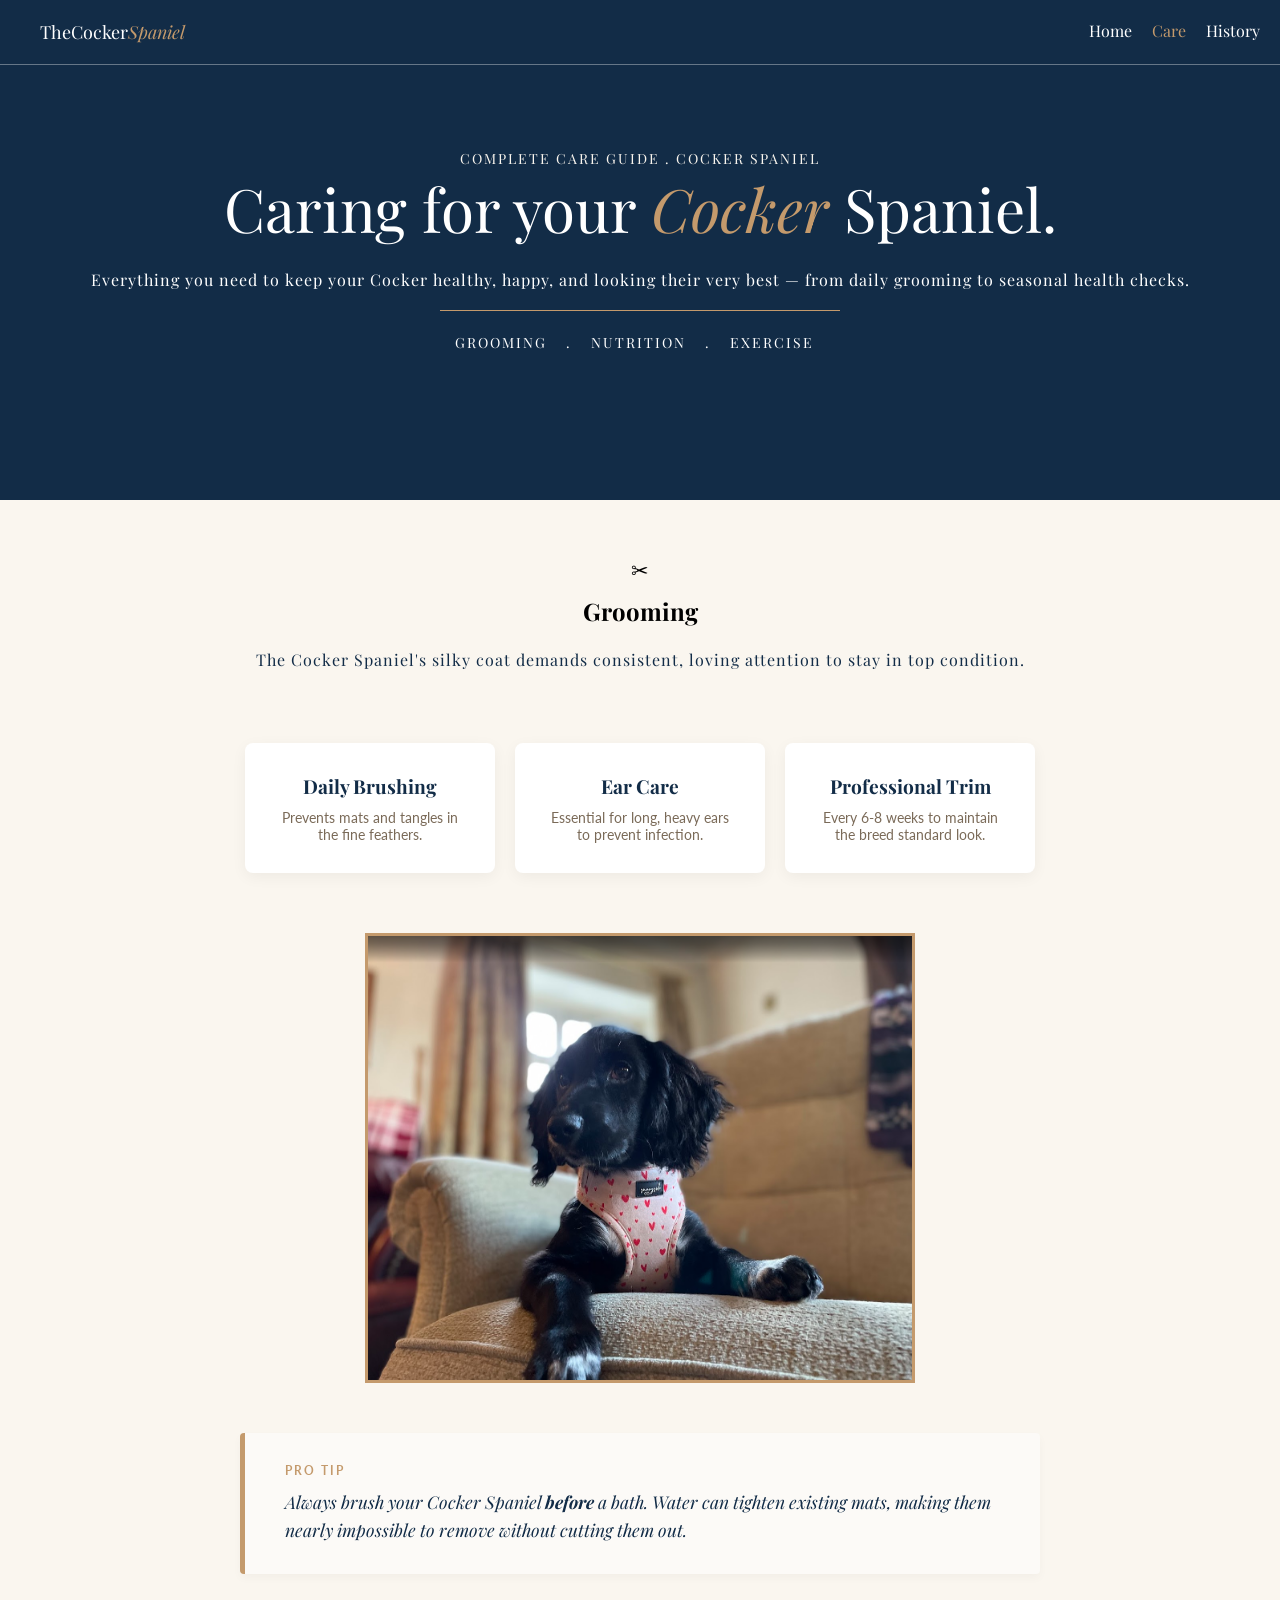
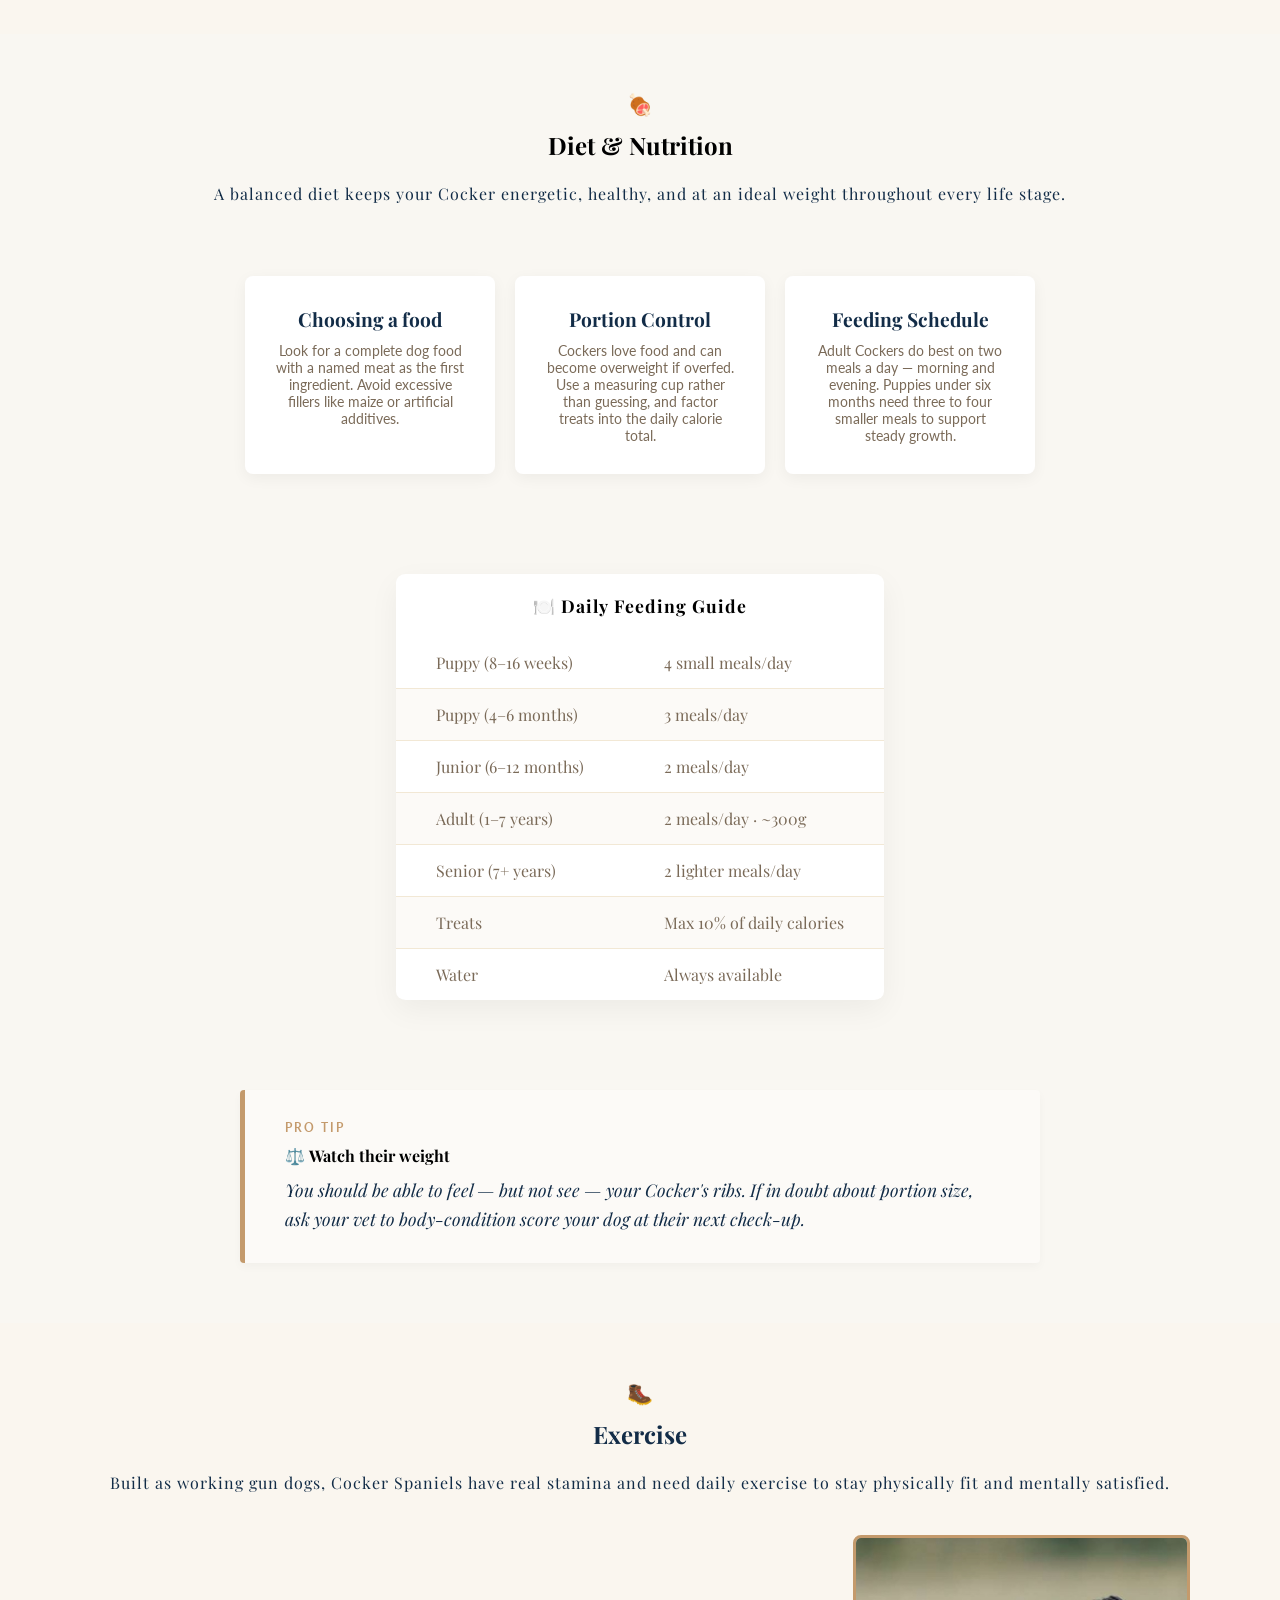
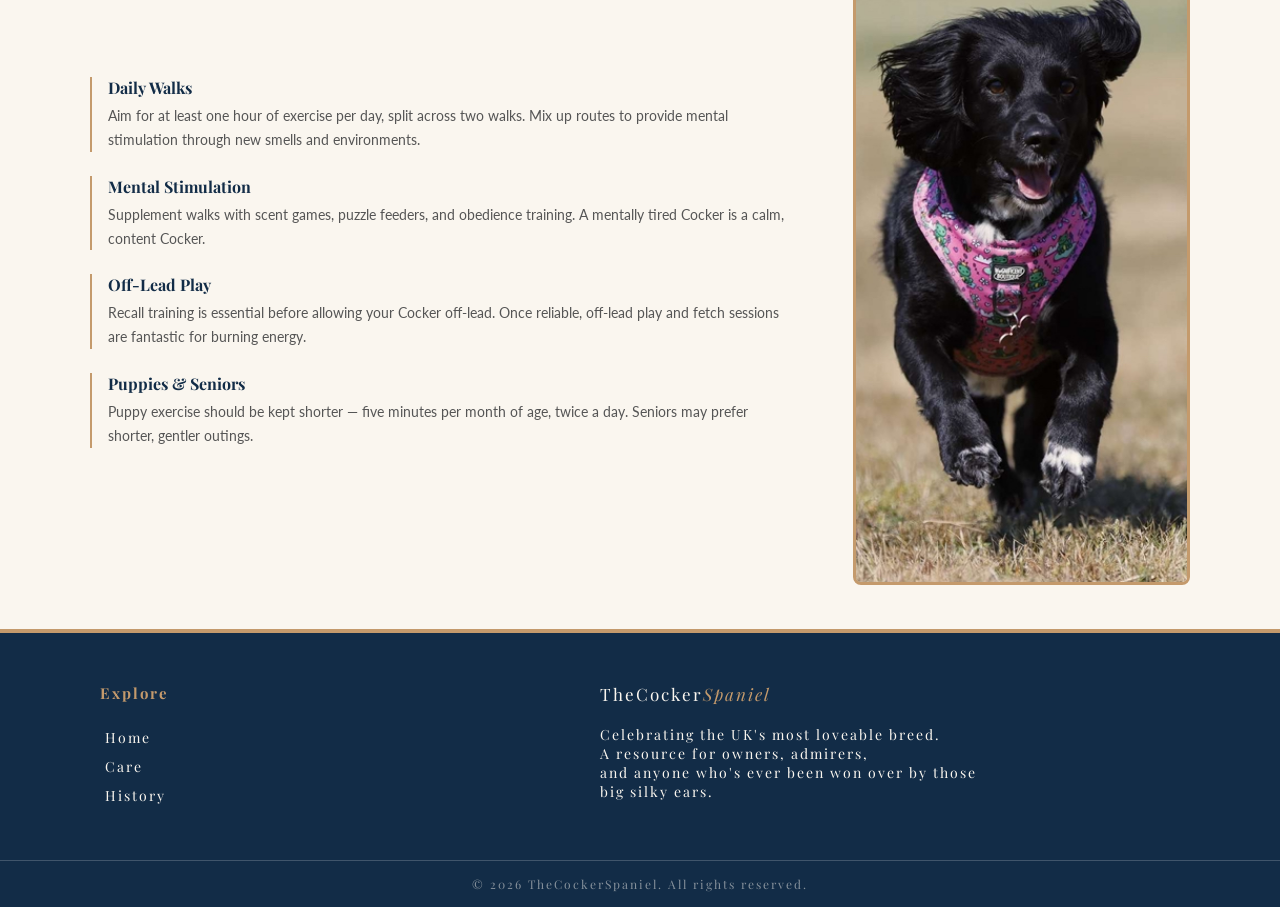
==== care.html @ 23aef334 "fixed spelling error on index.html, added alt to exercise image" ====
<!DOCTYPE html>
<html lang="en">

<head>
    <meta charset="UTF-8">
    <meta name="viewport" content="width=device-width, initial-scale=1.0">
    <meta name="description" content="Cocker spaniel grooming tips, feeding guides and exercise all in one place.">
    <meta name="keywords" content="Cocker Spaniel care, spaniel grooming, spaniel nutrition, spaniel exercise, dog care guide">
    <meta name="author" content="Hybrid965">
    <title>The Cocker Spaniel - Care</title>
    <link rel="stylesheet" href="assets/css/care-styles.css">
    <link
        href="https://fonts.googleapis.com/css2?family=Playfair+Display:ital,wght@0,400;0,700;0,900;1,400&family=Lato:wght@300;400;700&display=swap"
        rel="stylesheet">
    <link rel="icon" type="image/png" href="assets/favicon/dog.png">
    <!-- Credit - https://www.flaticon.com/authors/maxim-kulikov -->
</head>

<body>
    <!-- Nav bar -->
    <header>
        <nav id="nav-bar" aria-label="Main navigation">
            <ul class="nav-links">
                <li id="logo"><a href="index.html">TheCocker<span>Spaniel</span></a></li>
                <li><a href="index.html" class="nav-hover">Home</a></li>
                <li><a href="care.html" class="nav-current nav-hover">Care</a></li>
                <li><a href="history.html" class="nav-hover">History</a></li>
            </ul>
        </nav>
    </header>
    <!-- Hero -->
    <main>
        <section class="hero" id="hero" aria-label="Hero banner">
            <p id="mini-title">COMPLETE CARE GUIDE . COCKER SPANIEL</p>
            <header>
                <h1>Caring for your <span>Cocker</span> Spaniel.</h1>
            </header>
            <br>
            <p id="hero-paragraph">Everything you need to keep your Cocker healthy, happy, and looking their very
                best — from daily grooming
                to seasonal health checks.</p>
            <nav id="hero-links">
                <a class="hero-navigation" href="#grooming">Grooming</a>
                <span class="hero-navigation">.</span>
                <a class="hero-navigation" href="#nutrition">Nutrition</a>
                <span class="hero-navigation">.</span>
                <a class="hero-navigation" href="#exercise">Exercise</a>
            </nav>
        </section>
        <!-- Grooming Section -->
        <article class="article" id="grooming" aria-label="Grooming guide">
            <div>
                <header>
                    <p class="padding icon">✂</p>
                    <h2 class="padding">Grooming</h2>
                    <p class="padding content">The Cocker Spaniel's silky coat demands consistent, loving attention
                        to stay in top condition.</p>
                </header>
                <div class="grid">
                    <div class="card">
                        <h3>Daily Brushing</h3>
                        <p>Prevents mats and tangles in the fine feathers.</p>
                    </div>
                    <div class="card">
                        <h3>Ear Care</h3>
                        <p>Essential for long, heavy ears to prevent infection.</p>
                    </div>
                    <div class="card">
                        <h3>Professional Trim</h3>
                        <p>Every 6-8 weeks to maintain the breed standard look.</p>
                    </div>
                </div>
            </div>
            <div id="grooming-image">
                <img src="assets/images/care-hero.png" alt="Cocker Spaniel being groomed">
            </div>
            <!-- Tip strip-->
            <div class="tip-container">
                <div class="tip-box">
                    <span class="tip-label">PRO TIP</span>
                    <p class="tip-content">Always brush your Cocker Spaniel <strong>before</strong> a bath. Water can
                        tighten existing mats,
                        making them nearly impossible to remove without cutting them out.</p>
                </div>
            </div>
        </article>
        <!-- Nutrition Article -->
        <article class="article" id="nutrition" aria-label="Diet and nutrition guide">
            <div>
                <header>
                    <p class="padding icon ">🍖</p>
                    <h2 class="padding">Diet & Nutrition</h2>
                    <p class="padding content">A balanced diet keeps your Cocker energetic, healthy, and at an ideal
                        weight throughout every life stage.</p>
                </header>
                <div class="grid">
                    <div class="card">
                        <h3>Choosing a food</h3>
                        <p>Look for a complete dog food with a named meat as the first ingredient. Avoid excessive
                            fillers like maize or artificial additives.</p>
                    </div>
                    <div class="card">
                        <h3>Portion Control</h3>
                        <p>Cockers love food and can become overweight if overfed. Use a measuring cup rather than
                            guessing, and factor treats into the daily calorie total.</p>
                    </div>
                    <div class="card">
                        <h3>Feeding Schedule</h3>
                        <p>Adult Cockers do best on two meals a day — morning and evening. Puppies under six months need
                            three to four smaller meals to support steady growth.</p>
                    </div>
                </div>
            </div>
            <!-- Feed Table -->
            <div>
                <table>
                    <thead>
                        <tr id="table-heading">
                            <th colspan="2">🍽️ Daily Feeding Guide</th>
                        </tr>
                    </thead>
                    <tbody>
                        <tr>
                            <td>Puppy (8–16 weeks)</td>
                            <td>4 small meals/day</td>
                        </tr>
                        <tr>
                            <td>Puppy (4–6 months)</td>
                            <td>3 meals/day</td>
                        </tr>
                        <tr>
                            <td>Junior (6–12 months)</td>
                            <td>2 meals/day</td>
                        </tr>
                        <tr>
                            <td>Adult (1–7 years)</td>
                            <td>2 meals/day · ~300g</td>
                        </tr>
                        <tr>
                            <td>Senior (7+ years)</td>
                            <td>2 lighter meals/day</td>
                        </tr>
                        <tr>
                            <td>Treats</td>
                            <td>Max 10% of daily calories</td>
                        </tr>
                        <tr>
                            <td>Water</td>
                            <td>Always available</td>
                        </tr>
                    </tbody>
                </table>
            </div>
            <!-- Tip strip-->
            <div class="tip-container">
                <div class="tip-box">
                    <span class="tip-label">PRO TIP</span>
                    <p class="tip-sub-heading">⚖️ <strong>Watch their weight</strong></p>
                    <p class="tip-content">You should be able to feel — but not see — your Cocker's ribs. If in doubt
                        about portion size,
                        ask your vet to body-condition score your dog at their next check-up.</p>
                </div>
            </div>
        </article>
        <!-- Exercise -->
        <article id="exercise" class="article" aria-label="Exercise guide">
            <header class="exercise-header">
                <div class="icon">🥾</div>
                <h2 class="padding">Exercise</h2>
                <p class="padding content">Built as working gun dogs, Cocker Spaniels have real stamina and need
                    daily
                    exercise to stay physically fit and mentally satisfied.</p>
            </header>

            <div id="exercise-inner">
                <div id="exercise-text">
                    <ul id="exercise-list">
                        <li>
                            <h3>Daily Walks</h3>
                            <p>Aim for at least one hour of exercise per day, split across two walks. Mix up routes
                                to
                                provide mental stimulation through new smells and environments.</p>
                        </li>
                        <li>
                            <h3>Mental Stimulation</h3>
                            <p>Supplement walks with scent games, puzzle feeders, and obedience training. A mentally
                                tired Cocker is a calm, content Cocker.</p>
                        </li>
                        <li>
                            <h3>Off-Lead Play</h3>
                            <p>Recall training is essential before allowing your Cocker off-lead. Once reliable,
                                off-lead play and fetch sessions are fantastic for burning energy.</p>
                        </li>
                        <li>
                            <h3>Puppies &amp; Seniors</h3>
                            <p>Puppy exercise should be kept shorter — five minutes per month of age, twice a day.
                                Seniors may prefer shorter, gentler outings.</p>
                        </li>
                    </ul>
                </div>

                <div>
                    <img src="assets/images/exercise.png" id="exercise-image" alt="Cocker Spaniel running">
                </div>
            </div>
        </article>
    </main>
    <!-- Footer -->
    <footer>
        <div id="footer-content">
            <div id="footer-explore" class="footer" aria-label="Footer navigation">
                <h3>Explore</h3>
                <a href="index.html" class="explore-links">Home</a>
                <a href="#" class="explore-links">Care</a>
                <a href="history.html" class="explore-links">History</a>
            </div>
            <div id="footer-description" class="footer">
                <h3>TheCocker<span>Spaniel</span></h3>
                <p>Celebrating the UK's most loveable breed. <br>A resource for owners, admirers,<br> and anyone who's
                    ever
                    been won
                    over by those big silky ears.</p>
            </div>
        </div>
        <div id="copyright">
            <p>&copy; 2026 TheCockerSpaniel. All rights reserved.</p>
        </div>
    </footer>



</body>

</html>
---- assets/css/care-styles.css ----
html {
    overflow-x: hidden;
    scroll-behavior: smooth;
}

* {
    box-sizing: border-box;
    margin: 0;
    padding: 0;
    font-family: 'Playfair Display', serif;


}

body {
    margin: 0;
    padding: 0;
    background-color: #faf6ef;
}

main {
    flex: 1 1 300px
}

/* ------------------------------------------------------*/
/* Universal */
.lato {
    font-family: "lato", sans-serif;
}

.padding {
    padding: 10px;
}

.icon {
    padding: 5px 10px 30px 10px;
    border-radius: 50%;
    width: 20px;
    height: 5px;
    display: flex;
    justify-content: center;
    font-size: 1.3em;
    margin: auto;
}

.content {
    line-height: 1.6;
    color: #122c47;
    letter-spacing: 1px;
}

/* ------------------------------------------------------*/
/* Nav Bar */
#nav-bar {
    position: fixed;
    top: 0;
    z-index: 100;
    width: 100%;
}

.nav-links {
    font-family: 'Playfair Display', serif;
    list-style-type: none;
    display: flex;
    justify-content: flex-end;
    background-color: #122c47;
    padding: 20px;
    border-bottom: 1px solid rgba(247, 247, 247, 0.37);
}

#logo {
    display: flex;
    justify-content: flex-start;
    margin-right: auto;
    color: white;
    font-size: 18px;
}

#logo span {
    color: #c49a6c;
    font-style: italic;
}

.nav-links li a {
    margin-left: 20px;
    text-decoration: none;
    color: white;

}

.nav-hover:hover {
    color: #c49a6c;
}

.nav-links li a.nav-current {
    color: #c49a6c;
}

/* ------------------------------------------------------*/
/* Hero */
#mini-title {
    font-size: 14px;
    color: #faf6ef;
    letter-spacing: 2px;
}

.hero {
    width: 100%;
    min-height: 500px;
    max-height: 500px;
    background-color: #122c47;
    display: flex;
    flex-direction: column;
    justify-content: center;
    color: white;
    padding: 40px;
    overflow-x: auto;
    align-items: center;


}

.hero h1 {
    font-size: 60px;
    font-weight: 400;
}

.hero h1 span {
    font-style: italic;
    color: #c49a6c;
}

#hero-paragraph {
    letter-spacing: 1px;
}

#hero-links {
    margin-top: 20px;
    padding-top: 20px;
    border-top: 1px solid #c49a6c;
    width: 400px
}

.hero-navigation {
    text-transform: uppercase;
    font-size: 14px;
    font-weight: 100;
    letter-spacing: 2px;
    text-decoration: none;
    color: white;
}

a.hero-navigation:hover {
    color: #c49a6c;
}

a.hero-navigation {
    padding-left: 15px;
}
span.hero-navigation {
    padding-left: 15px;
}

/* ------------------------------------------------------*/
/* Article's */
.article {
    background-color: #f9f7f2;
    color: black;
    display: flex;
    flex-direction: column;
    justify-content: center;
    min-height: 500px;


}

.article header {
    text-align: center;
    margin-top: 50px;

}

/* ------------------------------------------------------*/
/* Cards & Tips */
.grid {
    display: flex;
    justify-content: center;
    flex-wrap: wrap;
    gap: 20px;
    margin: 40px auto;
    max-width: 1000px;
    padding: 20px;
}

.card {
    background-color: white;
    padding: 30px;
    border-radius: 8px;
    width: 250px;
    text-align: center;
    box-shadow: 0 4px 15px rgba(0, 0, 0, 0.05);
    color: #122c47;
}

.card h3 {
    margin-bottom: 10px;
    font-size: 1.2rem;
}

.card p {
    font-family: 'Lato', sans-serif;
    font-size: 14px;
    color: #7a6a58;
}

.tip-container {
    width: 100%;
    display: flex;
    justify-content: center;
    margin-top: 50px;
    padding-bottom: 60px;
}

.tip-box {
    max-width: 800px;
    background-color: #fcfaf7;
    border-left: 5px solid #c49a6c;
    padding: 30px 40px;
    border-radius: 4px;
    box-shadow: 0 4px 10px rgba(0, 0, 0, 0.03);
}

.tip-label {
    display: block;
    font-family: 'Lato', sans-serif;
    font-weight: 700;
    letter-spacing: 2px;
    color: #c49a6c;
    font-size: 12px;
    margin-bottom: 10px;
}

.tip-content {
    color: #122c47;
    font-family: 'Playfair Display', serif;
    font-style: italic;
    font-size: 1.1rem;
    line-height: 1.6;
    margin: 0;
}

.tip-title {
    font-style: normal;
}
.tip-sub-heading{
    padding-bottom: 10px;
}
/* ------------------------------------------------------*/
/* Table */
table {
    margin: 40px auto;
    border-collapse: collapse; /* Credit W3Schools */
    background-color: white;
    box-shadow: 0 10px 30px rgba(0, 0, 0, 0.05);
    border-radius: 2%;
    overflow: hidden;
    font-family: 'Lato', sans-serif;
}

#table-heading th {
    padding: 20px;
    font-size: 1.1rem;
    letter-spacing: 1px;
}

td {
    padding: 15px 40px;
    border-bottom: 1px solid #f2e8d5;
    color: #7a6a58;
}

tr:last-child td {
    border-bottom: none;
}

tr:nth-child(even) {
    background-color: #fcfaf7;
    /* Credit W3Schools */
}

/* ------------------------------------------------------*/
/* Grooming */
#grooming {
    background-color: #faf6ef;
}

#grooming-image {
    display: flex;
    justify-content: center;
}

#grooming-image img {
    border: 3px #c49a6c solid;
    width: 550px;
    height: 450px;

}

/* ------------------------------------------------------*/
/* Exercise */
#exercise {
    background-color: #faf6ef;
    color: #122c47;
    padding: 0px 40px 40px 40px;
}

.exercise-header {
    text-align: center;
    margin-bottom: 30px;
}

#exercise-inner {
    display: flex;
    gap: 60px;
    max-width: 1100px;
    margin: 0 auto;
    align-items: center;
    flex-wrap: wrap;
}

#exercise-text {
    flex: 1;
}

#exercise-text h2 {
    margin-bottom: 12px;
}

#exercise-text,
#exercise-image {
    flex: 1 1 300px;
}

#exercise-list {
    list-style: none;
    display: flex;
    flex-direction: column;
    gap: 24px;
}

#exercise-list li {
    border-left: 2px solid #c49a6c;
    padding-left: 16px;
}

#exercise-list li h3 {
    font-size: 16px;
    margin-bottom: 6px;
}

#exercise-list li p {
    font-family: "Lato", sans-serif;
    font-size: 14px;
    line-height: 1.7;
    color: #555;
}

#exercise-image {
    width: 100%;
    height: 650px;
    background-color: #f2e8d5;
    border-radius: 8px;
    object-fit: cover;
    border: 3px solid #c49a6c;
}

/* ------------------------------------------------------*/
/* Footer */
footer {
    background-color: #122c47;
    border-top: #c49a6c 4px solid;
    display: flex;
    flex-direction: column;
    color: #faf6ef;
    letter-spacing: 2px;
    font-size: 14px;
}

.footer {
    margin: 50px 100px 50px 50px;
    flex-basis: 100px;
    flex-grow: 1;
    max-width: 400px;
    flex-direction: column;
}

#footer-explore {
    padding-left: 50px
}

#footer-explore h3 {
    font-size: 15px;
    color: #c49a6c;
    padding-bottom: 20px;
}

.explore-links {
    color: #faf6ef;
    text-decoration: none;
    display: block;
    padding: 5px;
    width: 75px;
}

.explore-links:hover {
    color: #c49a6c;
}

#footer-explore li {
    padding-bottom: 5px;
}

#footer-description h3 {
    padding-bottom: 20px;
    font-weight: 200;
    font-size: 17px;
}

#footer-description span {
    font-style: italic;
    color: #c49a6c;
}

#copyright {
    text-align: center;
    padding: 15px;
    border-top: 1px solid rgba(247, 247, 247, 0.2);
    font-size: 12px;
    color: rgba(250, 246, 239, 0.5);
}

#footer-content {
    display: flex;
    flex-direction: row;
}



/* Media Querys*/
@media (max-width: 1200px) {
    #exercise-inner{
        flex-direction: column;

    }
}

@media (max-width: 720px) {

    /* Nav */
    .nav-links {
        padding: 15px 10px;
        justify-content: space-between;
        font-size: 14px;
    }

    /* Hero */
    #hero {
        padding: 80px 20px 40px 20px;
        align-items: flex-start;
        text-align: left;
    }

    #hero h1 {
        font-size: 2.2rem;
        margin-left: 0;
        width: 100%;
        padding-top: 20px;
    }

    #hero-links {
        width: 100%;
        max-width: 100%;
        margin-left: 0;
        padding-left: 0;
        display: flex;
        flex-wrap: wrap;
        justify-content: flex-start;
        gap: 0px;
    }

    a.hero-navigation {
        padding-left: 15px;
        font-size: 12px;

    }

    /* Grooming */
    #grooming-image img {
        width: 90%;
        max-width: 450px;
        height: auto;
    }

    /* Tip cards */
    .tip-container{
        width: 90%;
    }

    .tip-content{
        font-size: 14px;
    }
    /* Footer */
    footer {
        flex-direction: column;
    }

    .footer {
        max-width: 100%;
        margin: 50px;
    }

    #footer-explore {
        padding: 0;
        margin-bottom: 0;
    }

    #footer-content {
        flex-direction: column;
    }



}
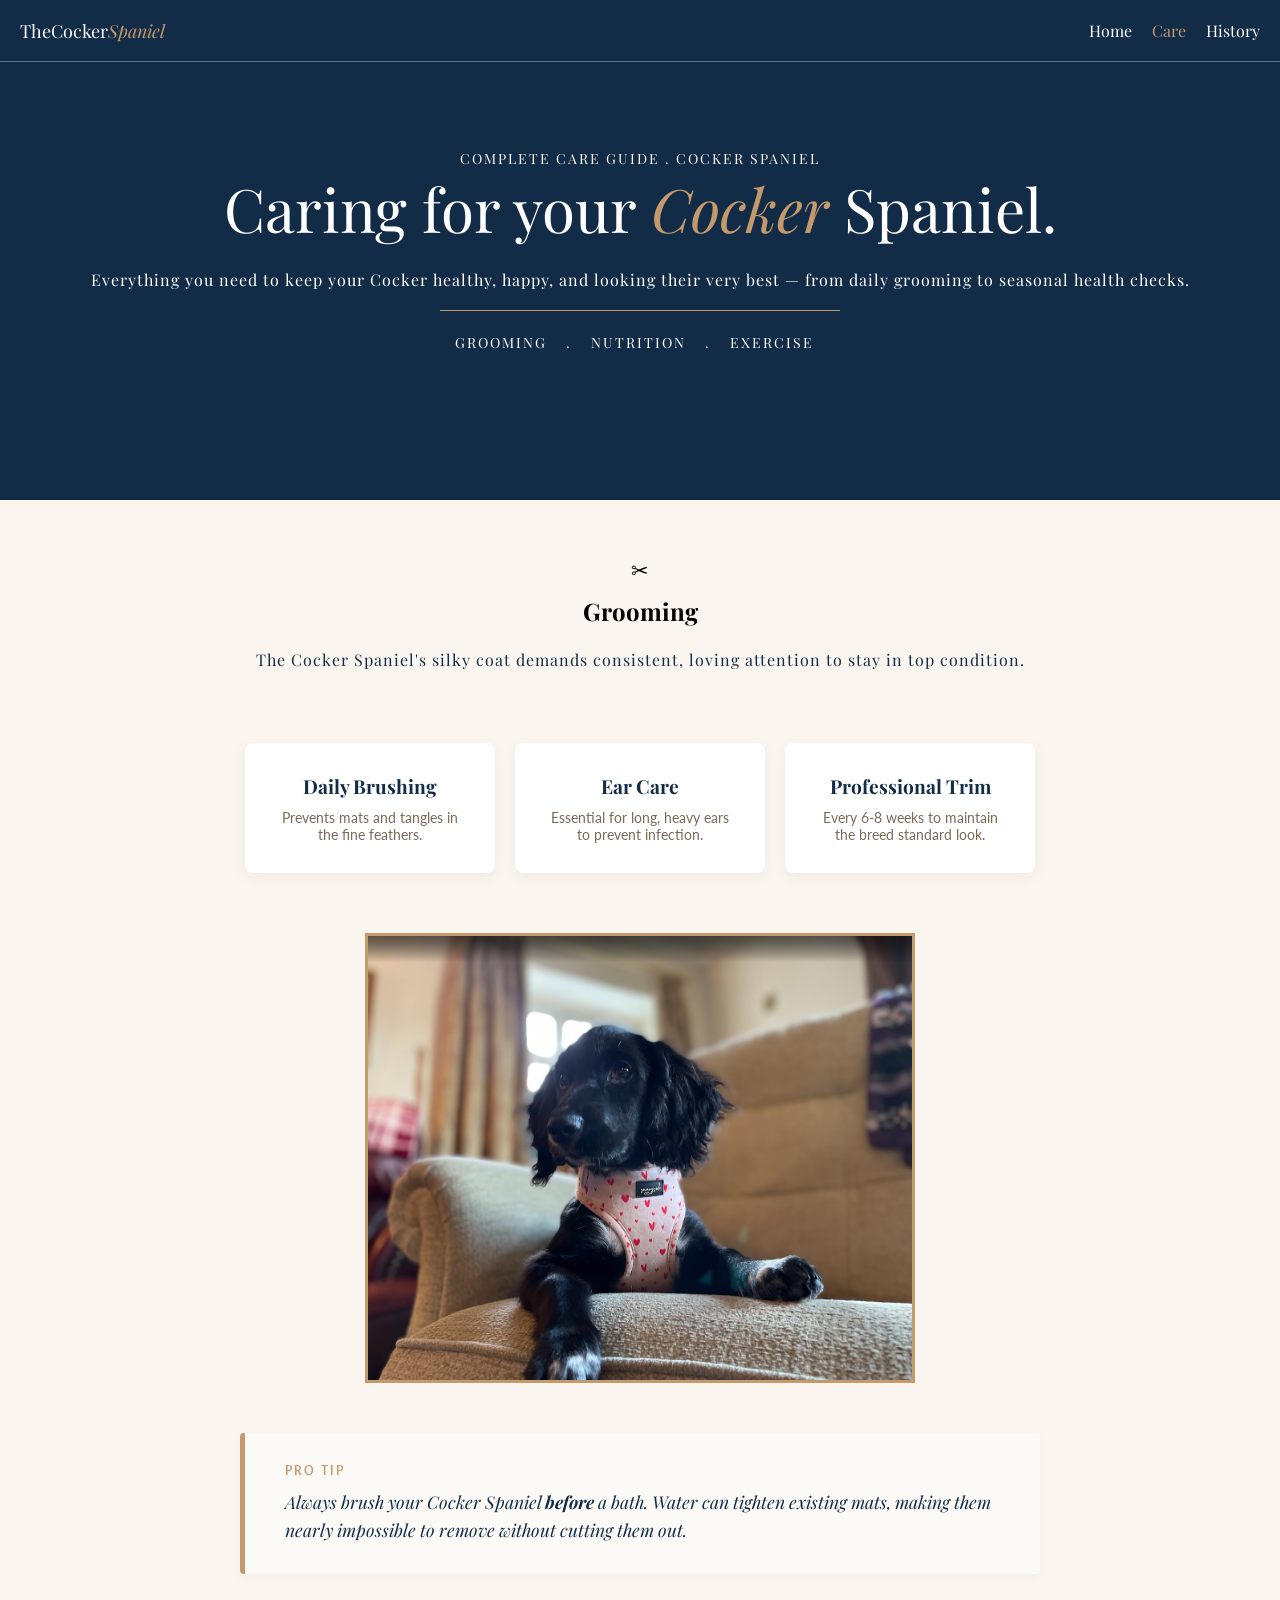
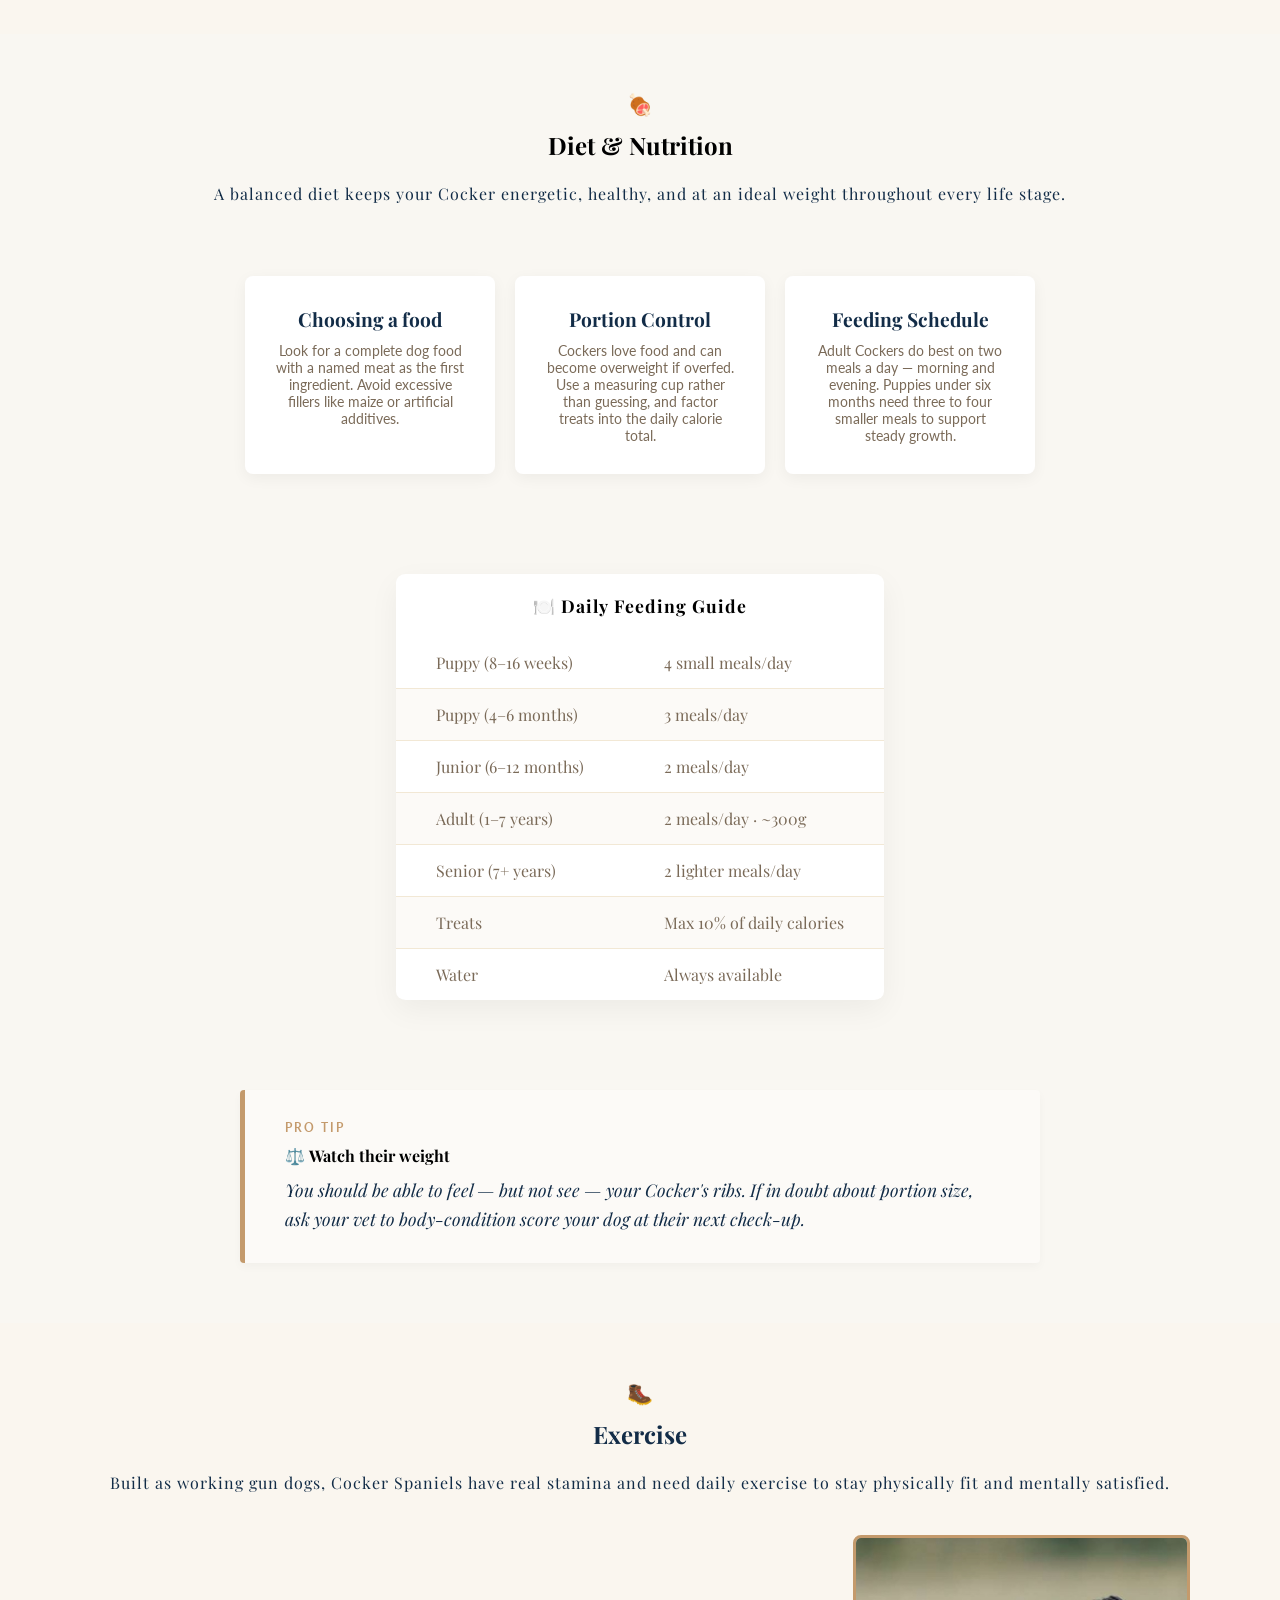
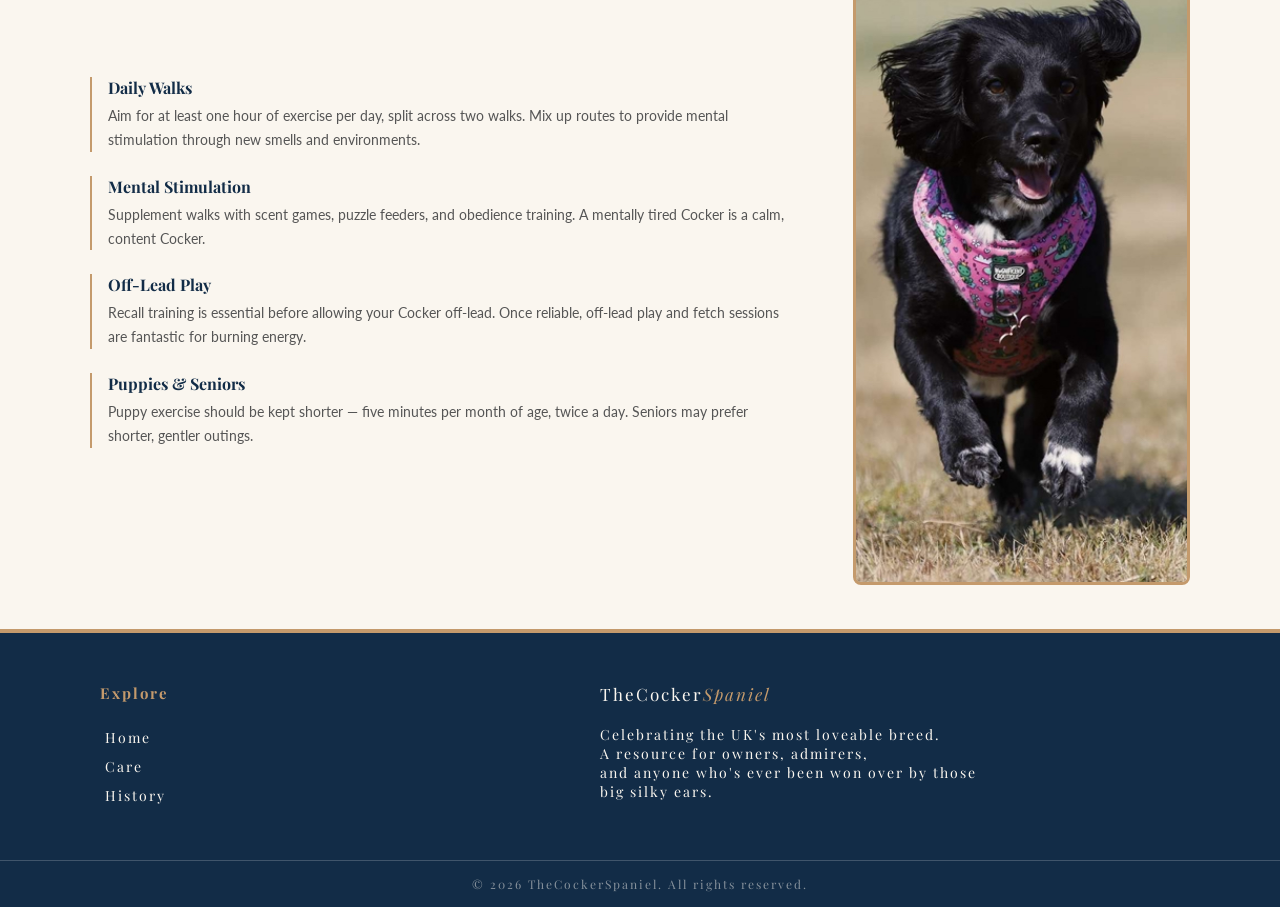
==== commit c2ee2690: "made nav bar consistant across all pages and views, removed blank lines from css, removed multiple a" ====
--- a/care.html
+++ b/care.html
@@ -5,7 +5,8 @@
     <meta charset="UTF-8">
     <meta name="viewport" content="width=device-width, initial-scale=1.0">
     <meta name="description" content="Cocker spaniel grooming tips, feeding guides and exercise all in one place.">
-    <meta name="keywords" content="Cocker Spaniel care, spaniel grooming, spaniel nutrition, spaniel exercise, dog care guide">
+    <meta name="keywords"
+        content="Cocker Spaniel care, spaniel grooming, spaniel nutrition, spaniel exercise, dog care guide">
     <meta name="author" content="Hybrid965">
     <title>The Cocker Spaniel - Care</title>
     <link rel="stylesheet" href="assets/css/care-styles.css">
@@ -20,189 +21,194 @@
     <!-- Nav bar -->
     <header>
         <nav id="nav-bar" aria-label="Main navigation">
-            <ul class="nav-links">
-                <li id="logo"><a href="index.html">TheCocker<span>Spaniel</span></a></li>
-                <li><a href="index.html" class="nav-hover">Home</a></li>
-                <li><a href="care.html" class="nav-current nav-hover">Care</a></li>
-                <li><a href="history.html" class="nav-hover">History</a></li>
-            </ul>
-        </nav>
+                <a href="index.html" id="logo">TheCocker<span>Spaniel</span></a>
+                <ul class="nav-links">
+                    <li><a href="index.html" class="nav-hover">Home</a></li>
+                    <li><a href="care.html" class="nav-current nav-hover">Care</a></li>
+                    <li><a href="history.html" class="nav-hover">History</a></li>
+                </ul>
+            </nav>
     </header>
     <!-- Hero -->
     <main>
-        <section class="hero" id="hero" aria-label="Hero banner">
-            <p id="mini-title">COMPLETE CARE GUIDE . COCKER SPANIEL</p>
-            <header>
-                <h1>Caring for your <span>Cocker</span> Spaniel.</h1>
-            </header>
-            <br>
-            <p id="hero-paragraph">Everything you need to keep your Cocker healthy, happy, and looking their very
-                best — from daily grooming
-                to seasonal health checks.</p>
-            <nav id="hero-links">
-                <a class="hero-navigation" href="#grooming">Grooming</a>
-                <span class="hero-navigation">.</span>
-                <a class="hero-navigation" href="#nutrition">Nutrition</a>
-                <span class="hero-navigation">.</span>
-                <a class="hero-navigation" href="#exercise">Exercise</a>
-            </nav>
-        </section>
-        <!-- Grooming Section -->
-        <article class="article" id="grooming" aria-label="Grooming guide">
-            <div>
+        <article>
+            <section class="hero" id="hero" aria-label="Hero banner">
+                <p id="mini-title">COMPLETE CARE GUIDE . COCKER SPANIEL</p>
                 <header>
-                    <p class="padding icon">✂</p>
-                    <h2 class="padding">Grooming</h2>
-                    <p class="padding content">The Cocker Spaniel's silky coat demands consistent, loving attention
-                        to stay in top condition.</p>
+                    <h1>Caring for your <span>Cocker</span> Spaniel.</h1>
                 </header>
-                <div class="grid">
-                    <div class="card">
-                        <h3>Daily Brushing</h3>
-                        <p>Prevents mats and tangles in the fine feathers.</p>
-                    </div>
-                    <div class="card">
-                        <h3>Ear Care</h3>
-                        <p>Essential for long, heavy ears to prevent infection.</p>
-                    </div>
-                    <div class="card">
-                        <h3>Professional Trim</h3>
-                        <p>Every 6-8 weeks to maintain the breed standard look.</p>
-                    </div>
-                </div>
-            </div>
-            <div id="grooming-image">
-                <img src="assets/images/care-hero.png" alt="Cocker Spaniel being groomed">
-            </div>
-            <!-- Tip strip-->
-            <div class="tip-container">
-                <div class="tip-box">
-                    <span class="tip-label">PRO TIP</span>
-                    <p class="tip-content">Always brush your Cocker Spaniel <strong>before</strong> a bath. Water can
-                        tighten existing mats,
-                        making them nearly impossible to remove without cutting them out.</p>
-                </div>
-            </div>
-        </article>
-        <!-- Nutrition Article -->
-        <article class="article" id="nutrition" aria-label="Diet and nutrition guide">
-            <div>
-                <header>
-                    <p class="padding icon ">🍖</p>
-                    <h2 class="padding">Diet & Nutrition</h2>
-                    <p class="padding content">A balanced diet keeps your Cocker energetic, healthy, and at an ideal
-                        weight throughout every life stage.</p>
+                <br>
+                <p id="hero-paragraph">Everything you need to keep your Cocker healthy, happy, and looking their very
+                    best — from daily grooming
+                    to seasonal health checks.</p>
+                <nav id="hero-links">
+                    <a class="hero-navigation" href="#grooming">Grooming</a>
+                    <span class="hero-navigation">.</span>
+                    <a class="hero-navigation" href="#nutrition">Nutrition</a>
+                    <span class="hero-navigation">.</span>
+                    <a class="hero-navigation" href="#exercise">Exercise</a>
+                </nav>
+            </section>
+            <!-- Grooming Section -->
+            <section class="article" id="grooming" aria-label="Grooming guide">
+                <div>
+                    <header>
+                        <p class="padding icon">✂</p>
+                        <h2 class="padding">Grooming</h2>
+                        <p class="padding content">The Cocker Spaniel's silky coat demands consistent, loving attention
+                            to stay in top condition.</p>
+                    </header>
+                    <div class="grid">
+                        <div class="card">
+                            <h3>Daily Brushing</h3>
+                            <p>Prevents mats and tangles in the fine feathers.</p>
+                        </div>
+                        <div class="card">
+                            <h3>Ear Care</h3>
+                            <p>Essential for long, heavy ears to prevent infection.</p>
+                        </div>
+                        <div class="card">
+                            <h3>Professional Trim</h3>
+                            <p>Every 6-8 weeks to maintain the breed standard look.</p>
+                        </div>
+                    </div>
+                </div>
+                <div id="grooming-image">
+                    <img src="assets/images/care-hero.png" alt="Cocker Spaniel being groomed">
+                </div>
+                <!-- Tip strip-->
+                <div class="tip-container">
+                    <div class="tip-box">
+                        <span class="tip-label">PRO TIP</span>
+                        <p class="tip-content">Always brush your Cocker Spaniel <strong>before</strong> a bath. Water
+                            can
+                            tighten existing mats,
+                            making them nearly impossible to remove without cutting them out.</p>
+                    </div>
+                </div>
+            </section>
+            <!-- Nutrition Article -->
+            <section class="article" id="nutrition" aria-label="Diet and nutrition guide">
+                <div>
+                    <header>
+                        <p class="padding icon ">🍖</p>
+                        <h2 class="padding">Diet & Nutrition</h2>
+                        <p class="padding content">A balanced diet keeps your Cocker energetic, healthy, and at an ideal
+                            weight throughout every life stage.</p>
+                    </header>
+                    <div class="grid">
+                        <div class="card">
+                            <h3>Choosing a food</h3>
+                            <p>Look for a complete dog food with a named meat as the first ingredient. Avoid excessive
+                                fillers like maize or artificial additives.</p>
+                        </div>
+                        <div class="card">
+                            <h3>Portion Control</h3>
+                            <p>Cockers love food and can become overweight if overfed. Use a measuring cup rather than
+                                guessing, and factor treats into the daily calorie total.</p>
+                        </div>
+                        <div class="card">
+                            <h3>Feeding Schedule</h3>
+                            <p>Adult Cockers do best on two meals a day — morning and evening. Puppies under six months
+                                need
+                                three to four smaller meals to support steady growth.</p>
+                        </div>
+                    </div>
+                </div>
+                <!-- Feed Table -->
+                <div>
+                    <table>
+                        <thead>
+                            <tr id="table-heading">
+                                <th colspan="2">🍽️ Daily Feeding Guide</th>
+                            </tr>
+                        </thead>
+                        <tbody>
+                            <tr>
+                                <td>Puppy (8–16 weeks)</td>
+                                <td>4 small meals/day</td>
+                            </tr>
+                            <tr>
+                                <td>Puppy (4–6 months)</td>
+                                <td>3 meals/day</td>
+                            </tr>
+                            <tr>
+                                <td>Junior (6–12 months)</td>
+                                <td>2 meals/day</td>
+                            </tr>
+                            <tr>
+                                <td>Adult (1–7 years)</td>
+                                <td>2 meals/day · ~300g</td>
+                            </tr>
+                            <tr>
+                                <td>Senior (7+ years)</td>
+                                <td>2 lighter meals/day</td>
+                            </tr>
+                            <tr>
+                                <td>Treats</td>
+                                <td>Max 10% of daily calories</td>
+                            </tr>
+                            <tr>
+                                <td>Water</td>
+                                <td>Always available</td>
+                            </tr>
+                        </tbody>
+                    </table>
+                </div>
+                <!-- Tip strip-->
+                <div class="tip-container">
+                    <div class="tip-box">
+                        <span class="tip-label">PRO TIP</span>
+                        <p class="tip-sub-heading">⚖️ <strong>Watch their weight</strong></p>
+                        <p class="tip-content">You should be able to feel — but not see — your Cocker's ribs. If in
+                            doubt
+                            about portion size,
+                            ask your vet to body-condition score your dog at their next check-up.</p>
+                    </div>
+                </div>
+            </section>
+            <!-- Exercise -->
+            <section id="exercise" class="article" aria-label="Exercise guide">
+                <header class="exercise-header">
+                    <div class="icon">🥾</div>
+                    <h2 class="padding">Exercise</h2>
+                    <p class="padding content">Built as working gun dogs, Cocker Spaniels have real stamina and need
+                        daily
+                        exercise to stay physically fit and mentally satisfied.</p>
                 </header>
-                <div class="grid">
-                    <div class="card">
-                        <h3>Choosing a food</h3>
-                        <p>Look for a complete dog food with a named meat as the first ingredient. Avoid excessive
-                            fillers like maize or artificial additives.</p>
-                    </div>
-                    <div class="card">
-                        <h3>Portion Control</h3>
-                        <p>Cockers love food and can become overweight if overfed. Use a measuring cup rather than
-                            guessing, and factor treats into the daily calorie total.</p>
-                    </div>
-                    <div class="card">
-                        <h3>Feeding Schedule</h3>
-                        <p>Adult Cockers do best on two meals a day — morning and evening. Puppies under six months need
-                            three to four smaller meals to support steady growth.</p>
-                    </div>
-                </div>
-            </div>
-            <!-- Feed Table -->
-            <div>
-                <table>
-                    <thead>
-                        <tr id="table-heading">
-                            <th colspan="2">🍽️ Daily Feeding Guide</th>
-                        </tr>
-                    </thead>
-                    <tbody>
-                        <tr>
-                            <td>Puppy (8–16 weeks)</td>
-                            <td>4 small meals/day</td>
-                        </tr>
-                        <tr>
-                            <td>Puppy (4–6 months)</td>
-                            <td>3 meals/day</td>
-                        </tr>
-                        <tr>
-                            <td>Junior (6–12 months)</td>
-                            <td>2 meals/day</td>
-                        </tr>
-                        <tr>
-                            <td>Adult (1–7 years)</td>
-                            <td>2 meals/day · ~300g</td>
-                        </tr>
-                        <tr>
-                            <td>Senior (7+ years)</td>
-                            <td>2 lighter meals/day</td>
-                        </tr>
-                        <tr>
-                            <td>Treats</td>
-                            <td>Max 10% of daily calories</td>
-                        </tr>
-                        <tr>
-                            <td>Water</td>
-                            <td>Always available</td>
-                        </tr>
-                    </tbody>
-                </table>
-            </div>
-            <!-- Tip strip-->
-            <div class="tip-container">
-                <div class="tip-box">
-                    <span class="tip-label">PRO TIP</span>
-                    <p class="tip-sub-heading">⚖️ <strong>Watch their weight</strong></p>
-                    <p class="tip-content">You should be able to feel — but not see — your Cocker's ribs. If in doubt
-                        about portion size,
-                        ask your vet to body-condition score your dog at their next check-up.</p>
-                </div>
-            </div>
-        </article>
-        <!-- Exercise -->
-        <article id="exercise" class="article" aria-label="Exercise guide">
-            <header class="exercise-header">
-                <div class="icon">🥾</div>
-                <h2 class="padding">Exercise</h2>
-                <p class="padding content">Built as working gun dogs, Cocker Spaniels have real stamina and need
-                    daily
-                    exercise to stay physically fit and mentally satisfied.</p>
-            </header>
-
-            <div id="exercise-inner">
-                <div id="exercise-text">
-                    <ul id="exercise-list">
-                        <li>
-                            <h3>Daily Walks</h3>
-                            <p>Aim for at least one hour of exercise per day, split across two walks. Mix up routes
-                                to
-                                provide mental stimulation through new smells and environments.</p>
-                        </li>
-                        <li>
-                            <h3>Mental Stimulation</h3>
-                            <p>Supplement walks with scent games, puzzle feeders, and obedience training. A mentally
-                                tired Cocker is a calm, content Cocker.</p>
-                        </li>
-                        <li>
-                            <h3>Off-Lead Play</h3>
-                            <p>Recall training is essential before allowing your Cocker off-lead. Once reliable,
-                                off-lead play and fetch sessions are fantastic for burning energy.</p>
-                        </li>
-                        <li>
-                            <h3>Puppies &amp; Seniors</h3>
-                            <p>Puppy exercise should be kept shorter — five minutes per month of age, twice a day.
-                                Seniors may prefer shorter, gentler outings.</p>
-                        </li>
-                    </ul>
-                </div>
-
-                <div>
-                    <img src="assets/images/exercise.png" id="exercise-image" alt="Cocker Spaniel running">
-                </div>
-            </div>
+
+                <div id="exercise-inner">
+                    <div id="exercise-text">
+                        <ul id="exercise-list">
+                            <li>
+                                <h3>Daily Walks</h3>
+                                <p>Aim for at least one hour of exercise per day, split across two walks. Mix up routes
+                                    to
+                                    provide mental stimulation through new smells and environments.</p>
+                            </li>
+                            <li>
+                                <h3>Mental Stimulation</h3>
+                                <p>Supplement walks with scent games, puzzle feeders, and obedience training. A mentally
+                                    tired Cocker is a calm, content Cocker.</p>
+                            </li>
+                            <li>
+                                <h3>Off-Lead Play</h3>
+                                <p>Recall training is essential before allowing your Cocker off-lead. Once reliable,
+                                    off-lead play and fetch sessions are fantastic for burning energy.</p>
+                            </li>
+                            <li>
+                                <h3>Puppies &amp; Seniors</h3>
+                                <p>Puppy exercise should be kept shorter — five minutes per month of age, twice a day.
+                                    Seniors may prefer shorter, gentler outings.</p>
+                            </li>
+                        </ul>
+                    </div>
+
+                    <div>
+                        <img src="assets/images/exercise.png" id="exercise-image" alt="Cocker Spaniel running">
+                    </div>
+                </div>
+            </section>
         </article>
     </main>
     <!-- Footer -->
--- a/assets/css/care-styles.css
+++ b/assets/css/care-styles.css
@@ -56,24 +56,26 @@
     top: 0;
     z-index: 100;
     width: 100%;
+    background-color: #122c47;
+    display: flex;
+    justify-content: space-between;
+    align-items: center;
+    padding: 0 20px;
+    border-bottom: 1px solid rgba(247, 247, 247, 0.37);
 }
 
 .nav-links {
     font-family: 'Playfair Display', serif;
     list-style-type: none;
     display: flex;
-    justify-content: flex-end;
-    background-color: #122c47;
-    padding: 20px;
-    border-bottom: 1px solid rgba(247, 247, 247, 0.37);
+    padding: 20px 0;
 }
 
 #logo {
-    display: flex;
-    justify-content: flex-start;
-    margin-right: auto;
+    text-decoration: none;
     color: white;
     font-size: 18px;
+    font-weight: 100;
 }
 
 #logo span {
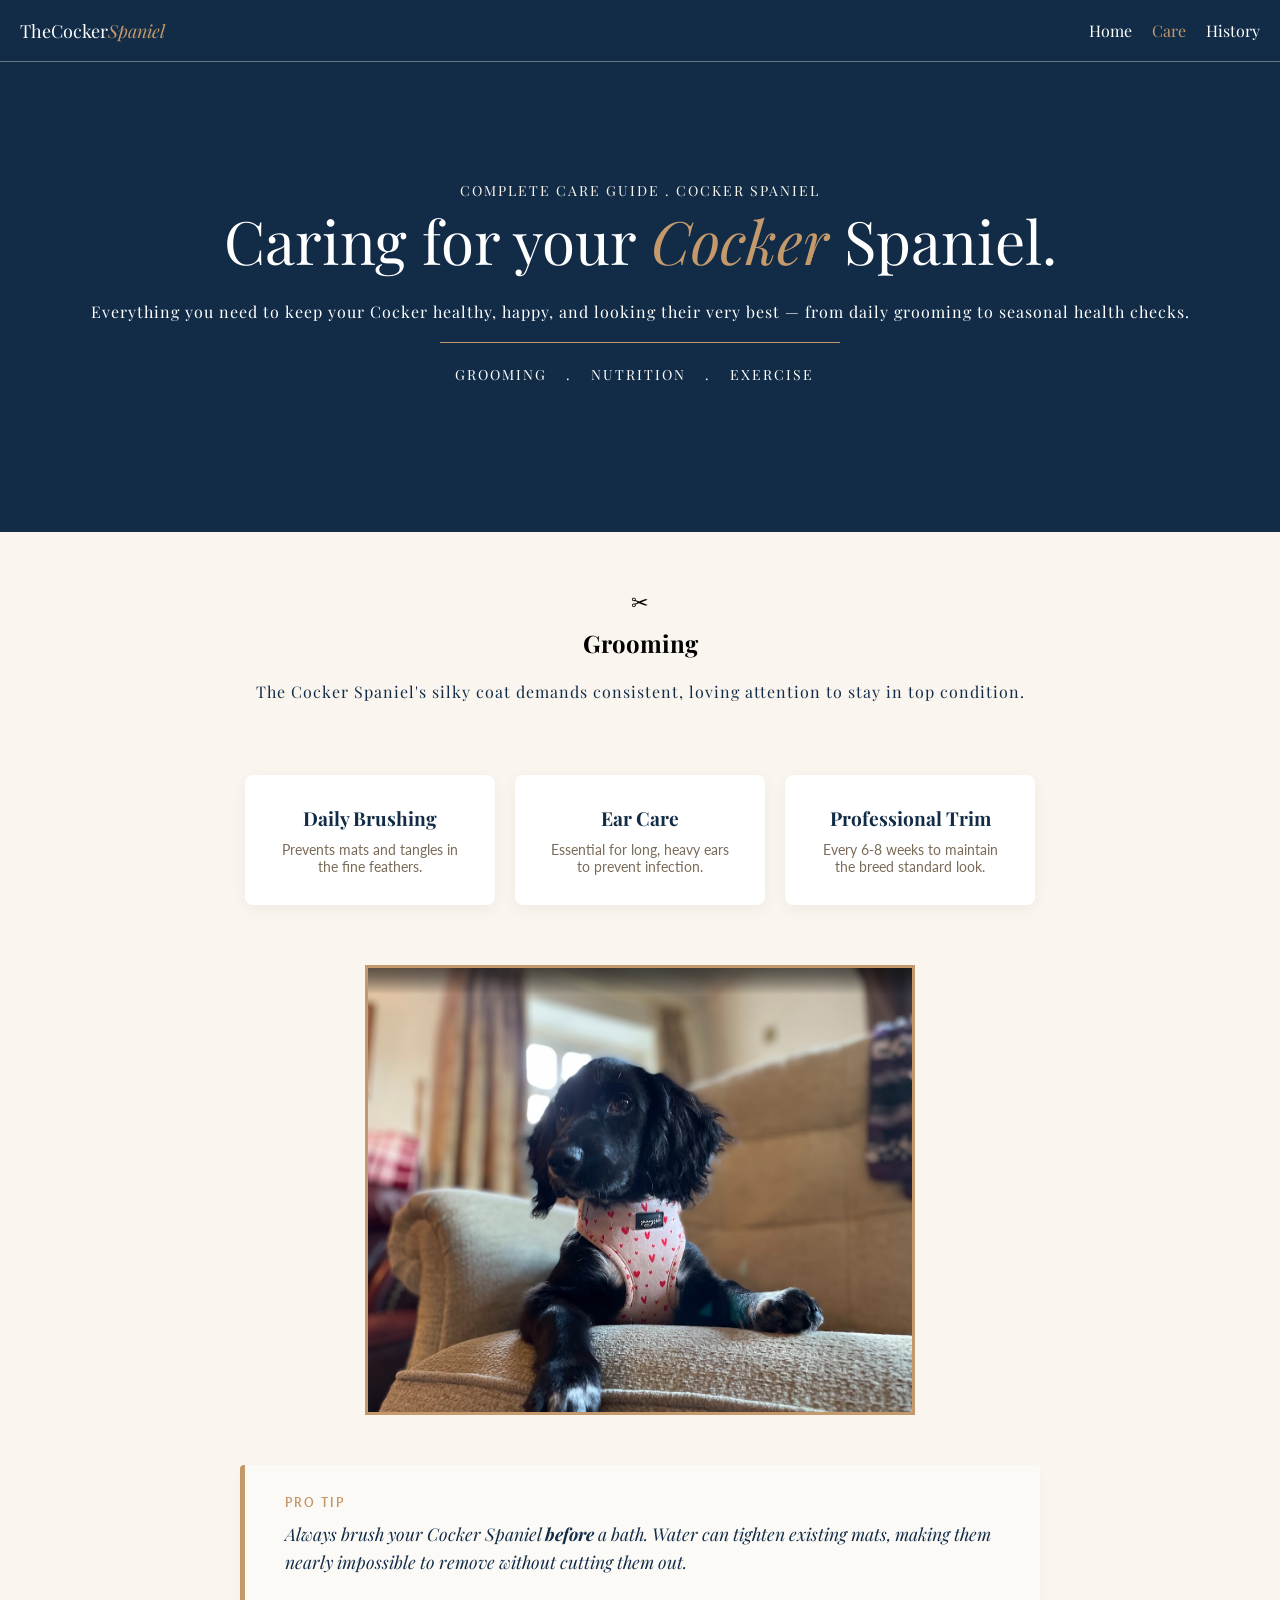
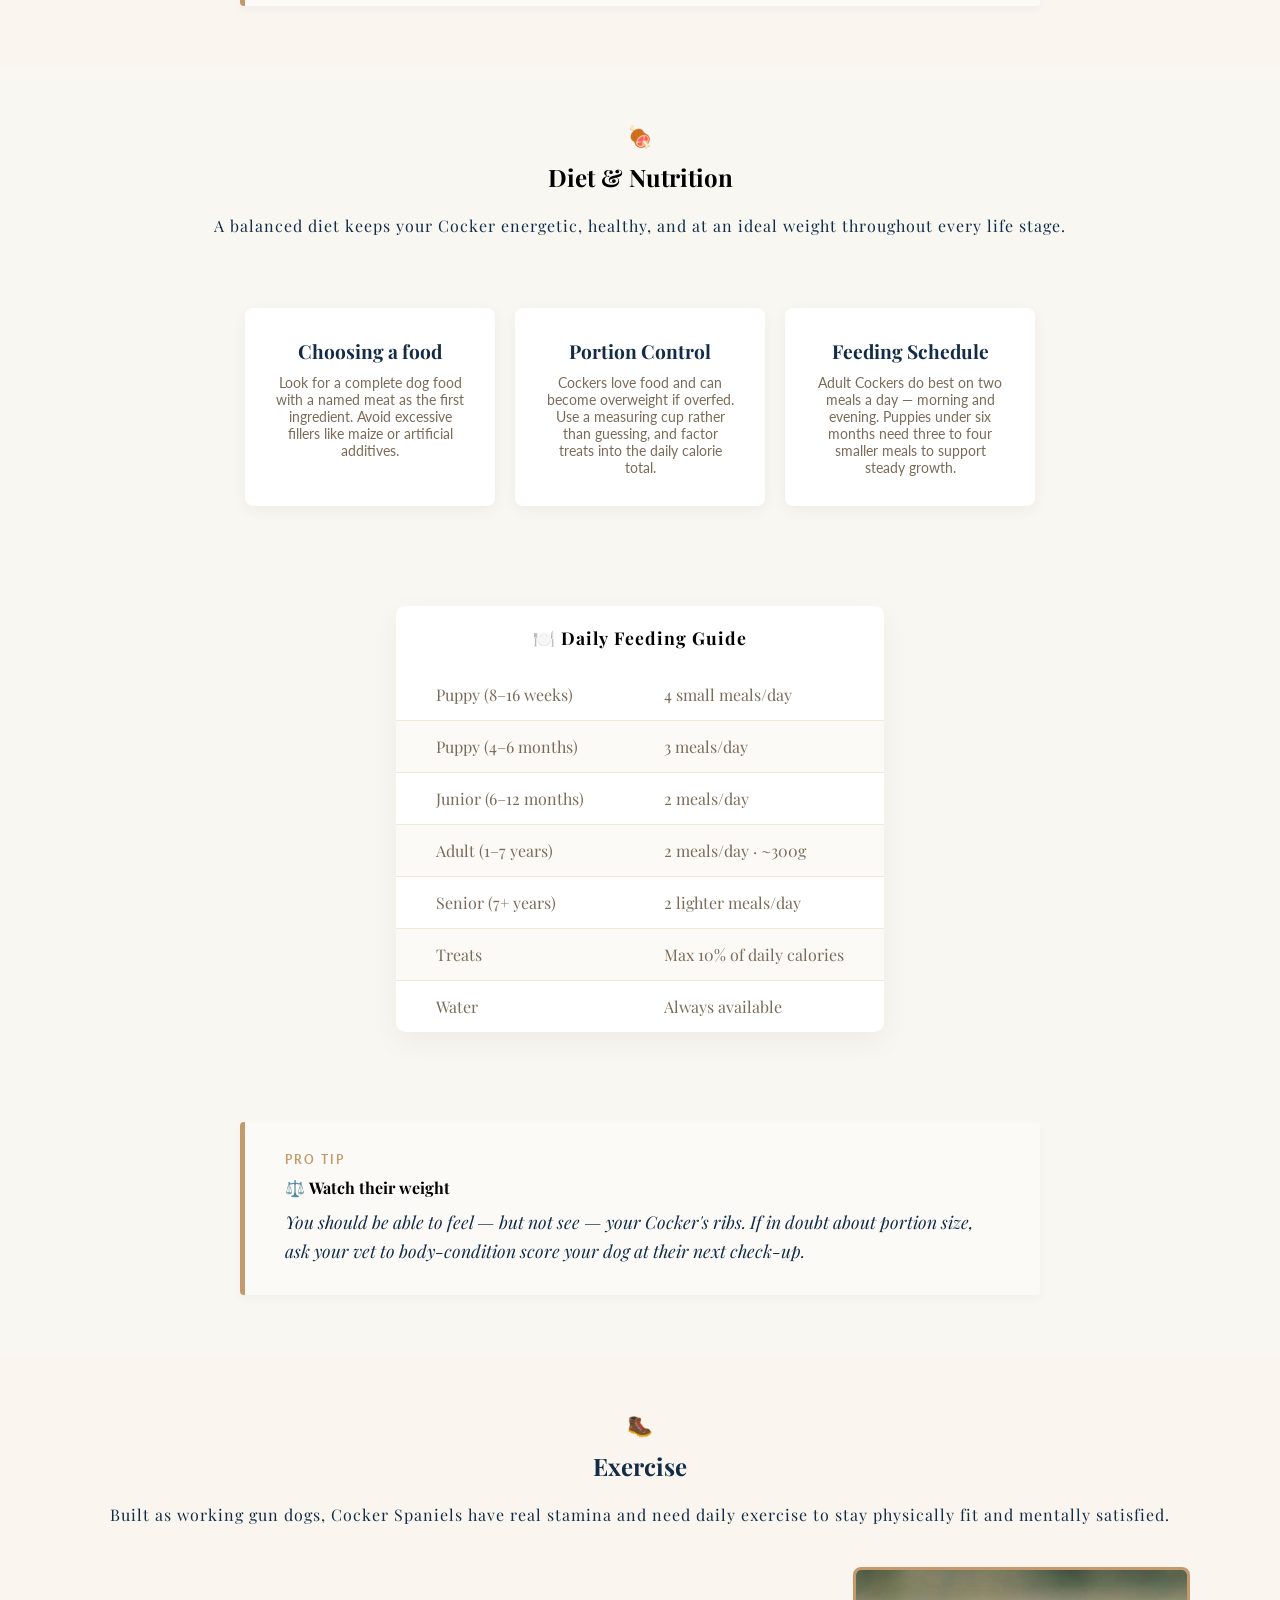
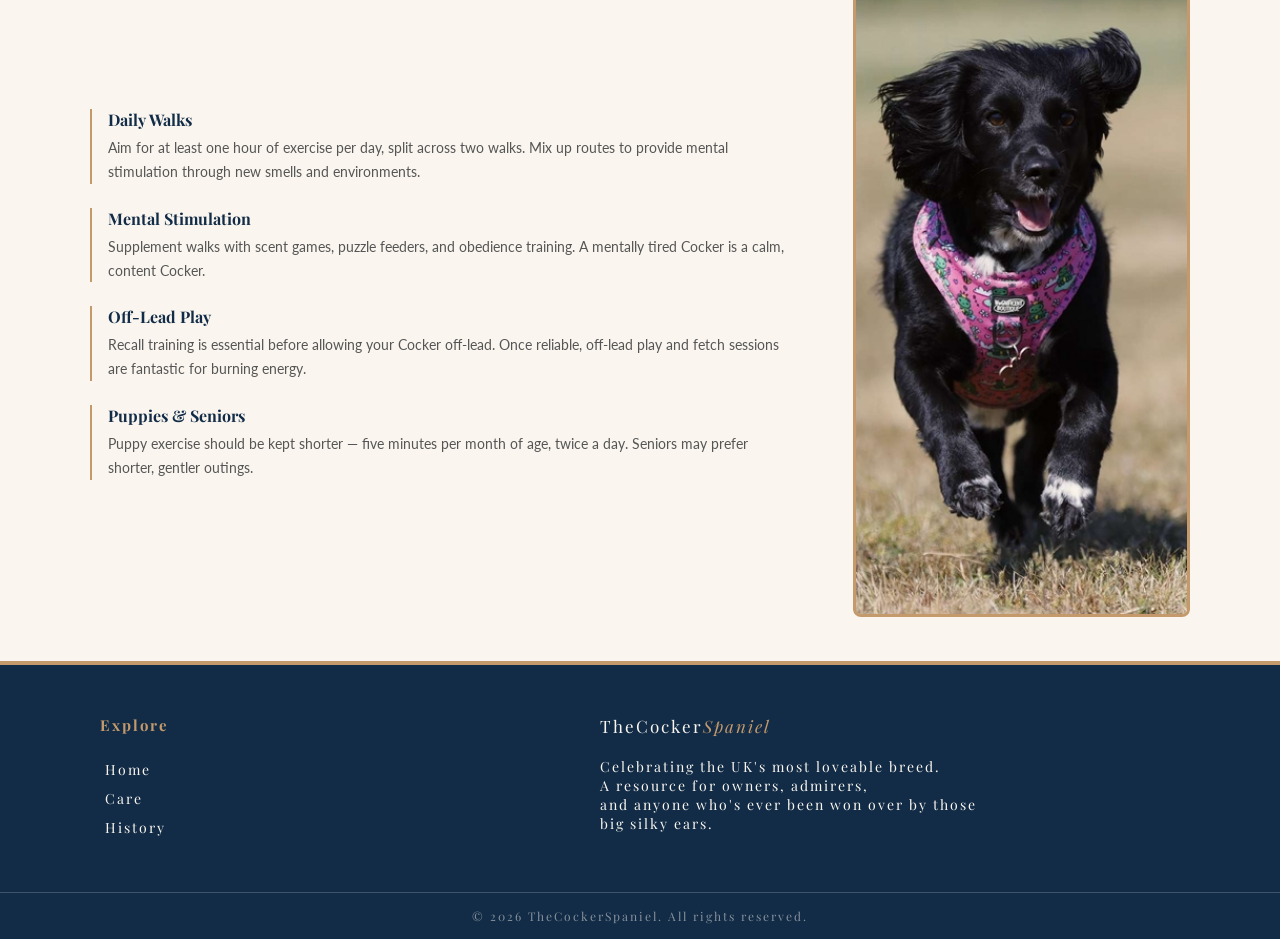
==== commit 09876c2a: "fixed semantic issues across all html files" ====
--- a/care.html
+++ b/care.html
@@ -32,10 +32,11 @@
     <!-- Hero -->
     <main>
         <article>
+            <h2 class="hidden">Cocker Spaniel Care Guide</h2>
             <section class="hero" id="hero" aria-label="Hero banner">
                 <p id="mini-title">COMPLETE CARE GUIDE . COCKER SPANIEL</p>
                 <header>
-                    <h1>Caring for your <span>Cocker</span> Spaniel.</h1>
+                    <h2>Caring for your <span>Cocker</span> Spaniel.</h2>
                 </header>
                 <br>
                 <p id="hero-paragraph">Everything you need to keep your Cocker healthy, happy, and looking their very
@@ -214,12 +215,12 @@
     <!-- Footer -->
     <footer>
         <div id="footer-content">
-            <div id="footer-explore" class="footer" aria-label="Footer navigation">
+            <nav id="footer-explore" class="footer" aria-label="Footer navigation">
                 <h3>Explore</h3>
                 <a href="index.html" class="explore-links">Home</a>
                 <a href="#" class="explore-links">Care</a>
                 <a href="history.html" class="explore-links">History</a>
-            </div>
+            </nav>
             <div id="footer-description" class="footer">
                 <h3>TheCocker<span>Spaniel</span></h3>
                 <p>Celebrating the UK's most loveable breed. <br>A resource for owners, admirers,<br> and anyone who's
--- a/assets/css/care-styles.css
+++ b/assets/css/care-styles.css
@@ -122,12 +122,12 @@
 
 }
 
-.hero h1 {
+.hero h2 {
     font-size: 60px;
     font-weight: 400;
 }
 
-.hero h1 span {
+.hero h2 span {
     font-style: italic;
     color: #c49a6c;
 }
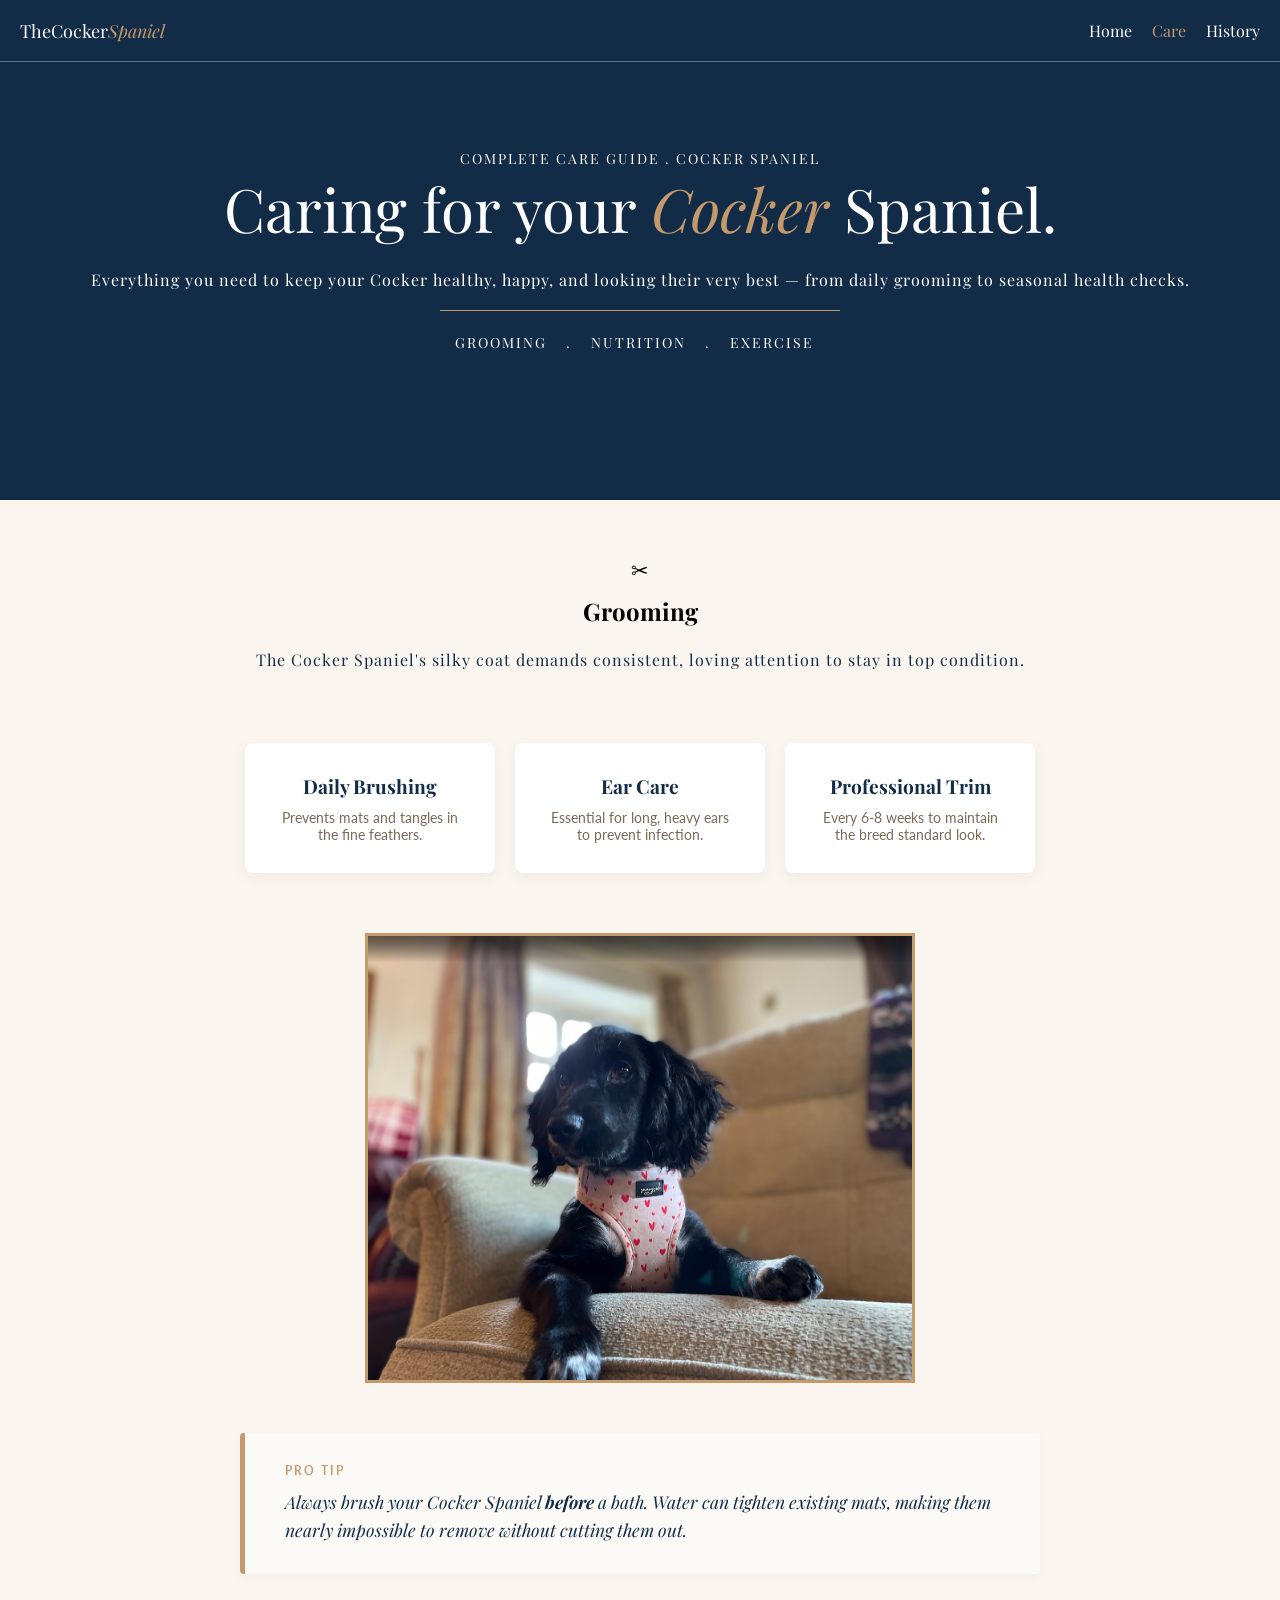
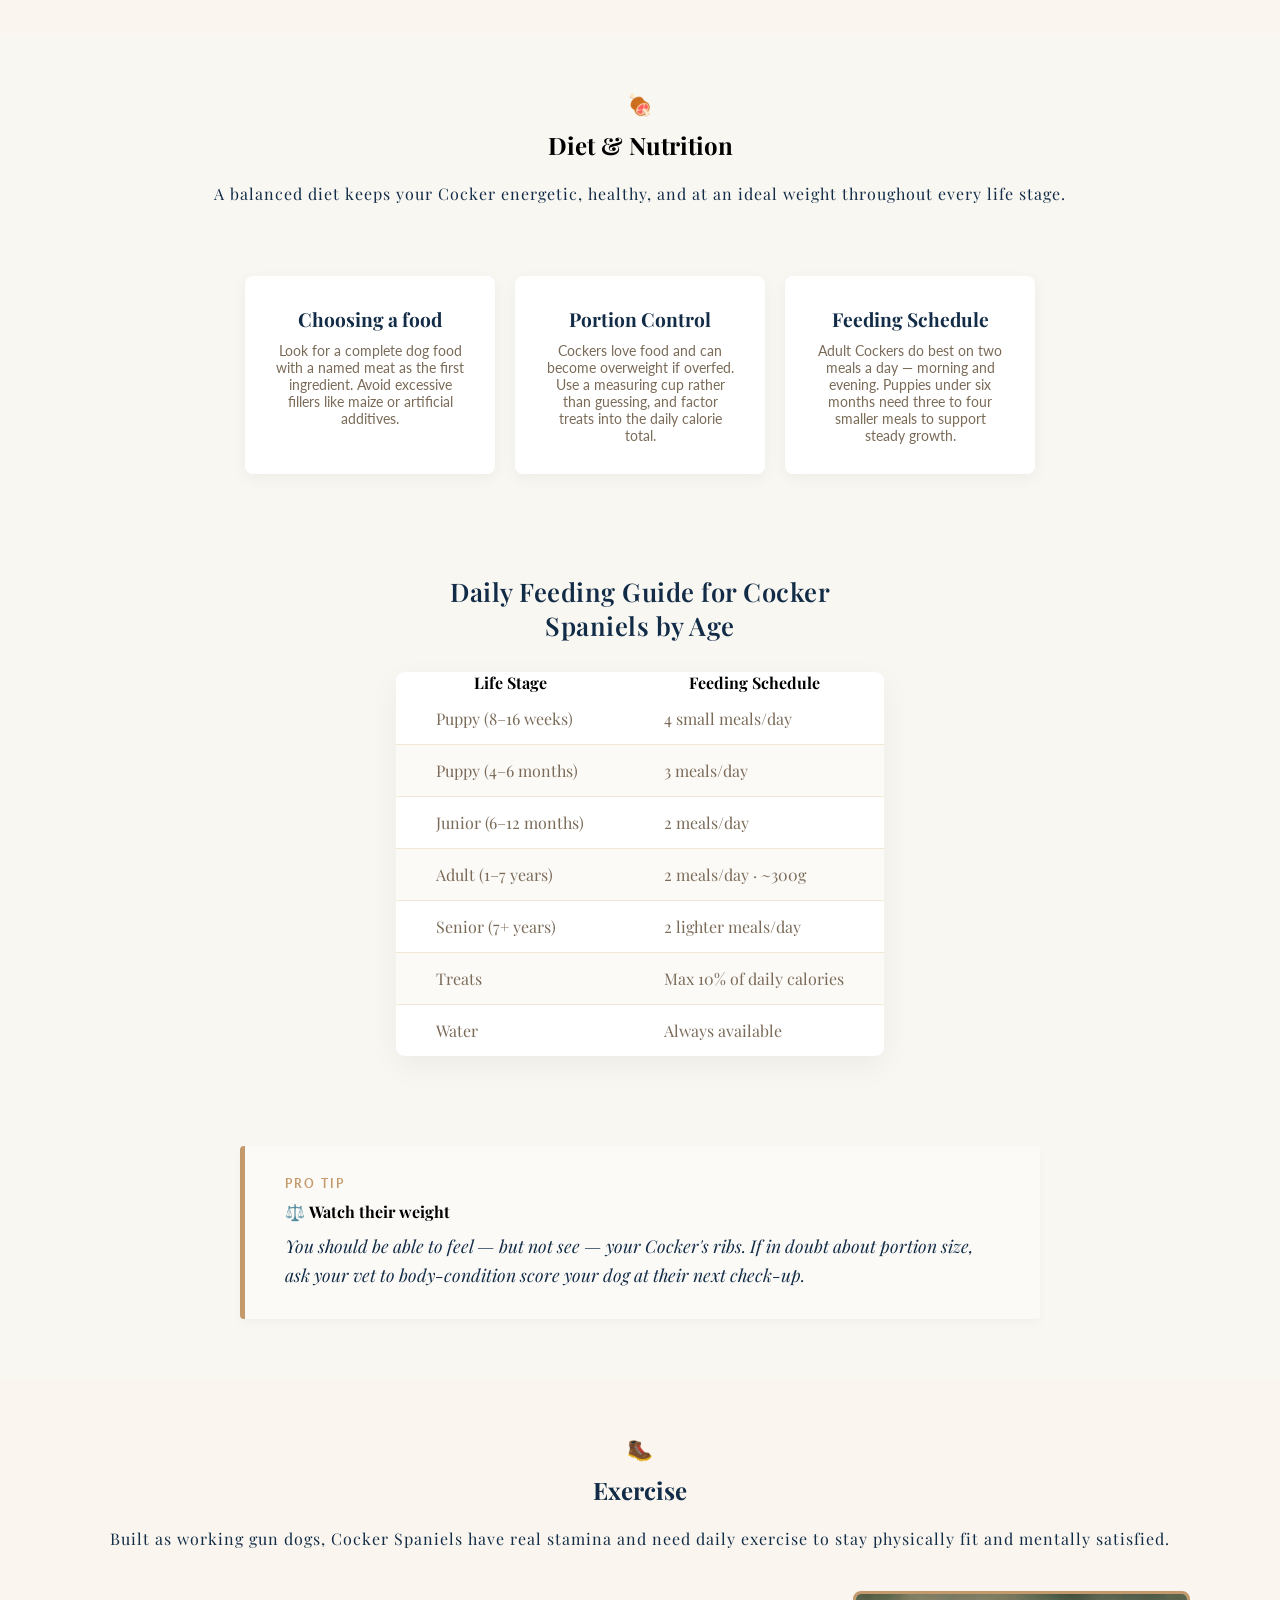
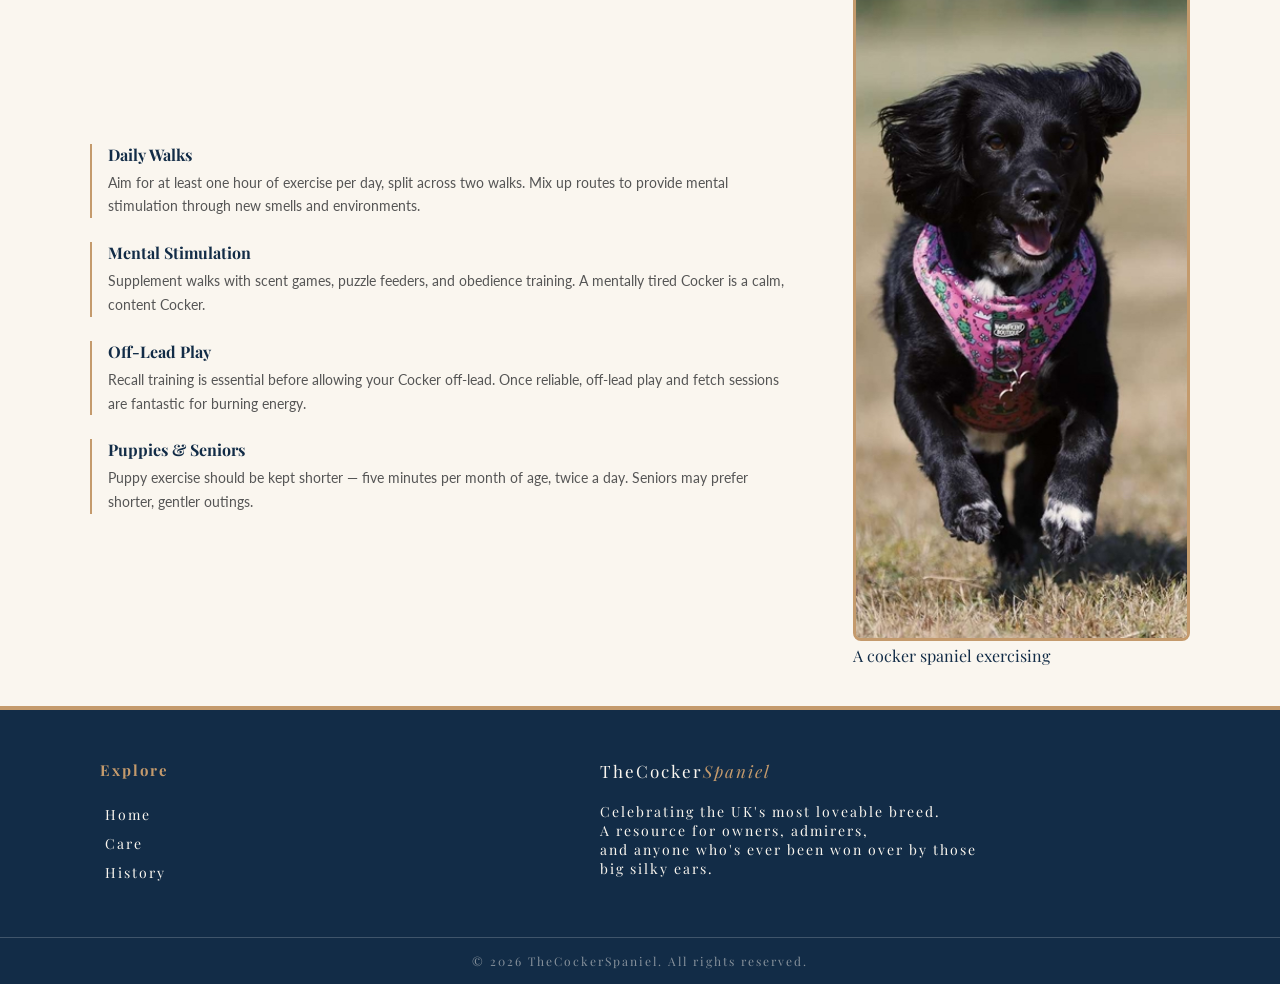
==== commit 2d68f5e3: "edited semantic html, changed table design" ====
--- a/care.html
+++ b/care.html
@@ -5,8 +5,6 @@
     <meta charset="UTF-8">
     <meta name="viewport" content="width=device-width, initial-scale=1.0">
     <meta name="description" content="Cocker spaniel grooming tips, feeding guides and exercise all in one place.">
-    <meta name="keywords"
-        content="Cocker Spaniel care, spaniel grooming, spaniel nutrition, spaniel exercise, dog care guide">
     <meta name="author" content="Hybrid965">
     <title>The Cocker Spaniel - Care</title>
     <link rel="stylesheet" href="assets/css/care-styles.css">
@@ -18,199 +16,199 @@
 </head>
 
 <body>
+    <!-- Skip Link -->
+     <a href="#main-content" class="skip-link">Skip to main content</a>
     <!-- Nav bar -->
     <header>
         <nav id="nav-bar" aria-label="Main navigation">
-                <a href="index.html" id="logo">TheCocker<span>Spaniel</span></a>
-                <ul class="nav-links">
-                    <li><a href="index.html" class="nav-hover">Home</a></li>
-                    <li><a href="care.html" class="nav-current nav-hover">Care</a></li>
-                    <li><a href="history.html" class="nav-hover">History</a></li>
-                </ul>
-            </nav>
+            <a href="index.html" id="logo">TheCocker<span>Spaniel</span></a>
+            <ul class="nav-links">
+                <li><a href="index.html" class="nav-hover">Home</a></li>
+                <li><a href="care.html" class="nav-current nav-hover">Care</a></li>
+                <li><a href="history.html" class="nav-hover">History</a></li>
+            </ul>
+        </nav>
     </header>
     <!-- Hero -->
-    <main>
-        <article>
-            <h2 class="hidden">Cocker Spaniel Care Guide</h2>
-            <section class="hero" id="hero" aria-label="Hero banner">
-                <p id="mini-title">COMPLETE CARE GUIDE . COCKER SPANIEL</p>
+    <main id="main-content">
+        <section class="hero" id="hero" aria-label="Hero banner">
+            <p id="mini-title">COMPLETE CARE GUIDE . COCKER SPANIEL</p>
+            <h2>Caring for your <span>Cocker</span> Spaniel.</h2>
+            <br>
+            <p id="hero-paragraph">Everything you need to keep your Cocker healthy, happy, and looking their very
+                best — from daily grooming
+                to seasonal health checks.</p>
+            <nav id="hero-links">
+                <a class="hero-navigation" href="#grooming">Grooming</a>
+                <span class="hero-navigation">.</span>
+                <a class="hero-navigation" href="#nutrition">Nutrition</a>
+                <span class="hero-navigation">.</span>
+                <a class="hero-navigation" href="#exercise">Exercise</a>
+            </nav>
+        </section>
+        <!-- Grooming Section -->
+        <section class="article" id="grooming">
+            <div>
                 <header>
-                    <h2>Caring for your <span>Cocker</span> Spaniel.</h2>
+                    <p class="padding icon">✂</p>
+                    <h2 class="padding">Grooming</h2>
+                    <p class="padding content">The Cocker Spaniel's silky coat demands consistent, loving attention
+                        to stay in top condition.</p>
                 </header>
-                <br>
-                <p id="hero-paragraph">Everything you need to keep your Cocker healthy, happy, and looking their very
-                    best — from daily grooming
-                    to seasonal health checks.</p>
-                <nav id="hero-links">
-                    <a class="hero-navigation" href="#grooming">Grooming</a>
-                    <span class="hero-navigation">.</span>
-                    <a class="hero-navigation" href="#nutrition">Nutrition</a>
-                    <span class="hero-navigation">.</span>
-                    <a class="hero-navigation" href="#exercise">Exercise</a>
-                </nav>
-            </section>
-            <!-- Grooming Section -->
-            <section class="article" id="grooming" aria-label="Grooming guide">
-                <div>
-                    <header>
-                        <p class="padding icon">✂</p>
-                        <h2 class="padding">Grooming</h2>
-                        <p class="padding content">The Cocker Spaniel's silky coat demands consistent, loving attention
-                            to stay in top condition.</p>
-                    </header>
-                    <div class="grid">
-                        <div class="card">
-                            <h3>Daily Brushing</h3>
-                            <p>Prevents mats and tangles in the fine feathers.</p>
-                        </div>
-                        <div class="card">
-                            <h3>Ear Care</h3>
-                            <p>Essential for long, heavy ears to prevent infection.</p>
-                        </div>
-                        <div class="card">
-                            <h3>Professional Trim</h3>
-                            <p>Every 6-8 weeks to maintain the breed standard look.</p>
-                        </div>
-                    </div>
-                </div>
-                <div id="grooming-image">
-                    <img src="assets/images/care-hero.png" alt="Cocker Spaniel being groomed">
-                </div>
-                <!-- Tip strip-->
-                <div class="tip-container">
-                    <div class="tip-box">
-                        <span class="tip-label">PRO TIP</span>
-                        <p class="tip-content">Always brush your Cocker Spaniel <strong>before</strong> a bath. Water
-                            can
-                            tighten existing mats,
-                            making them nearly impossible to remove without cutting them out.</p>
-                    </div>
-                </div>
-            </section>
-            <!-- Nutrition Article -->
-            <section class="article" id="nutrition" aria-label="Diet and nutrition guide">
-                <div>
-                    <header>
-                        <p class="padding icon ">🍖</p>
-                        <h2 class="padding">Diet & Nutrition</h2>
-                        <p class="padding content">A balanced diet keeps your Cocker energetic, healthy, and at an ideal
-                            weight throughout every life stage.</p>
-                    </header>
-                    <div class="grid">
-                        <div class="card">
-                            <h3>Choosing a food</h3>
-                            <p>Look for a complete dog food with a named meat as the first ingredient. Avoid excessive
-                                fillers like maize or artificial additives.</p>
-                        </div>
-                        <div class="card">
-                            <h3>Portion Control</h3>
-                            <p>Cockers love food and can become overweight if overfed. Use a measuring cup rather than
-                                guessing, and factor treats into the daily calorie total.</p>
-                        </div>
-                        <div class="card">
-                            <h3>Feeding Schedule</h3>
-                            <p>Adult Cockers do best on two meals a day — morning and evening. Puppies under six months
-                                need
-                                three to four smaller meals to support steady growth.</p>
-                        </div>
-                    </div>
-                </div>
-                <!-- Feed Table -->
-                <div>
-                    <table>
-                        <thead>
-                            <tr id="table-heading">
-                                <th colspan="2">🍽️ Daily Feeding Guide</th>
-                            </tr>
-                        </thead>
-                        <tbody>
-                            <tr>
-                                <td>Puppy (8–16 weeks)</td>
-                                <td>4 small meals/day</td>
-                            </tr>
-                            <tr>
-                                <td>Puppy (4–6 months)</td>
-                                <td>3 meals/day</td>
-                            </tr>
-                            <tr>
-                                <td>Junior (6–12 months)</td>
-                                <td>2 meals/day</td>
-                            </tr>
-                            <tr>
-                                <td>Adult (1–7 years)</td>
-                                <td>2 meals/day · ~300g</td>
-                            </tr>
-                            <tr>
-                                <td>Senior (7+ years)</td>
-                                <td>2 lighter meals/day</td>
-                            </tr>
-                            <tr>
-                                <td>Treats</td>
-                                <td>Max 10% of daily calories</td>
-                            </tr>
-                            <tr>
-                                <td>Water</td>
-                                <td>Always available</td>
-                            </tr>
-                        </tbody>
-                    </table>
-                </div>
-                <!-- Tip strip-->
-                <div class="tip-container">
-                    <div class="tip-box">
-                        <span class="tip-label">PRO TIP</span>
-                        <p class="tip-sub-heading">⚖️ <strong>Watch their weight</strong></p>
-                        <p class="tip-content">You should be able to feel — but not see — your Cocker's ribs. If in
-                            doubt
-                            about portion size,
-                            ask your vet to body-condition score your dog at their next check-up.</p>
-                    </div>
-                </div>
-            </section>
-            <!-- Exercise -->
-            <section id="exercise" class="article" aria-label="Exercise guide">
-                <header class="exercise-header">
-                    <div class="icon">🥾</div>
-                    <h2 class="padding">Exercise</h2>
-                    <p class="padding content">Built as working gun dogs, Cocker Spaniels have real stamina and need
-                        daily
-                        exercise to stay physically fit and mentally satisfied.</p>
+                <div class="grid">
+                    <div class="card">
+                        <h3>Daily Brushing</h3>
+                        <p>Prevents mats and tangles in the fine feathers.</p>
+                    </div>
+                    <div class="card">
+                        <h3>Ear Care</h3>
+                        <p>Essential for long, heavy ears to prevent infection.</p>
+                    </div>
+                    <div class="card">
+                        <h3>Professional Trim</h3>
+                        <p>Every 6-8 weeks to maintain the breed standard look.</p>
+                    </div>
+                </div>
+            </div>
+            <figure id="grooming-image">
+                <img src="assets/images/care-hero.png" alt="Cocker Spaniel being groomed">
+            </figure>
+            <!-- Tip strip-->
+            <aside class="tip-container">
+                <div class="tip-box">
+                    <span class="tip-label">PRO TIP</span>
+                    <p class="tip-content">Always brush your Cocker Spaniel <strong>before</strong> a bath. Water
+                        can
+                        tighten existing mats,
+                        making them nearly impossible to remove without cutting them out.</p>
+                </div>
+            </aside>
+        </section>
+        <!-- Nutrition Article -->
+        <section class="article" id="nutrition">
+            <div>
+                <header>
+                    <p class="padding icon ">🍖</p>
+                    <h2 class="padding">Diet & Nutrition</h2>
+                    <p class="padding content">A balanced diet keeps your Cocker energetic, healthy, and at an ideal
+                        weight throughout every life stage.</p>
                 </header>
-
-                <div id="exercise-inner">
-                    <div id="exercise-text">
-                        <ul id="exercise-list">
-                            <li>
-                                <h3>Daily Walks</h3>
-                                <p>Aim for at least one hour of exercise per day, split across two walks. Mix up routes
-                                    to
-                                    provide mental stimulation through new smells and environments.</p>
-                            </li>
-                            <li>
-                                <h3>Mental Stimulation</h3>
-                                <p>Supplement walks with scent games, puzzle feeders, and obedience training. A mentally
-                                    tired Cocker is a calm, content Cocker.</p>
-                            </li>
-                            <li>
-                                <h3>Off-Lead Play</h3>
-                                <p>Recall training is essential before allowing your Cocker off-lead. Once reliable,
-                                    off-lead play and fetch sessions are fantastic for burning energy.</p>
-                            </li>
-                            <li>
-                                <h3>Puppies &amp; Seniors</h3>
-                                <p>Puppy exercise should be kept shorter — five minutes per month of age, twice a day.
-                                    Seniors may prefer shorter, gentler outings.</p>
-                            </li>
-                        </ul>
-                    </div>
-
-                    <div>
-                        <img src="assets/images/exercise.png" id="exercise-image" alt="Cocker Spaniel running">
-                    </div>
-                </div>
-            </section>
-        </article>
+                <div class="grid">
+                    <div class="card">
+                        <h3>Choosing a food</h3>
+                        <p>Look for a complete dog food with a named meat as the first ingredient. Avoid excessive
+                            fillers like maize or artificial additives.</p>
+                    </div>
+                    <div class="card">
+                        <h3>Portion Control</h3>
+                        <p>Cockers love food and can become overweight if overfed. Use a measuring cup rather than
+                            guessing, and factor treats into the daily calorie total.</p>
+                    </div>
+                    <div class="card">
+                        <h3>Feeding Schedule</h3>
+                        <p>Adult Cockers do best on two meals a day — morning and evening. Puppies under six months
+                            need
+                            three to four smaller meals to support steady growth.</p>
+                    </div>
+                </div>
+            </div>
+            <!-- Feed Table -->
+            <div>
+                <table>
+                    <caption>Daily Feeding Guide for Cocker Spaniels by Age</caption>
+                    <thead>
+                        <tr>
+                            <th scope="col">Life Stage</th>
+                            <th scope="col">Feeding Schedule</th>
+                        </tr>
+                    </thead>
+                    <tbody>
+                        <tr>
+                            <td>Puppy (8–16 weeks)</td>
+                            <td>4 small meals/day</td>
+                        </tr>
+                        <tr>
+                            <td>Puppy (4–6 months)</td>
+                            <td>3 meals/day</td>
+                        </tr>
+                        <tr>
+                            <td>Junior (6–12 months)</td>
+                            <td>2 meals/day</td>
+                        </tr>
+                        <tr>
+                            <td>Adult (1–7 years)</td>
+                            <td>2 meals/day · ~300g</td>
+                        </tr>
+                        <tr>
+                            <td>Senior (7+ years)</td>
+                            <td>2 lighter meals/day</td>
+                        </tr>
+                        <tr>
+                            <td>Treats</td>
+                            <td>Max 10% of daily calories</td>
+                        </tr>
+                        <tr>
+                            <td>Water</td>
+                            <td>Always available</td>
+                        </tr>
+                    </tbody>
+                </table>
+            </div>
+            <!-- Tip strip-->
+            <aside class="tip-container">
+                <div class="tip-box">
+                    <span class="tip-label">PRO TIP</span>
+                    <p class="tip-sub-heading">⚖️ <strong>Watch their weight</strong></p>
+                    <p class="tip-content">You should be able to feel — but not see — your Cocker's ribs. If in
+                        doubt
+                        about portion size,
+                        ask your vet to body-condition score your dog at their next check-up.</p>
+                </div>
+            </aside>
+        </section>
+        <!-- Exercise -->
+        <section id="exercise" class="article">
+            <header class="exercise-header">
+                <div class="icon">🥾</div>
+                <h2 class="padding">Exercise</h2>
+                <p class="padding content">Built as working gun dogs, Cocker Spaniels have real stamina and need
+                    daily
+                    exercise to stay physically fit and mentally satisfied.</p>
+            </header>
+
+            <div id="exercise-inner">
+                <div id="exercise-text">
+                    <ul id="exercise-list">
+                        <li>
+                            <h3>Daily Walks</h3>
+                            <p>Aim for at least one hour of exercise per day, split across two walks. Mix up routes
+                                to
+                                provide mental stimulation through new smells and environments.</p>
+                        </li>
+                        <li>
+                            <h3>Mental Stimulation</h3>
+                            <p>Supplement walks with scent games, puzzle feeders, and obedience training. A mentally
+                                tired Cocker is a calm, content Cocker.</p>
+                        </li>
+                        <li>
+                            <h3>Off-Lead Play</h3>
+                            <p>Recall training is essential before allowing your Cocker off-lead. Once reliable,
+                                off-lead play and fetch sessions are fantastic for burning energy.</p>
+                        </li>
+                        <li>
+                            <h3>Puppies &amp; Seniors</h3>
+                            <p>Puppy exercise should be kept shorter — five minutes per month of age, twice a day.
+                                Seniors may prefer shorter, gentler outings.</p>
+                        </li>
+                    </ul>
+                </div>
+
+                <figure>
+                    <img src="assets/images/exercise.png" id="exercise-image" alt="Cocker Spaniel running">
+                    <figcaption>A cocker spaniel exercising</figcaption>
+                </figure>
+            </div>
+        </section>
     </main>
     <!-- Footer -->
     <footer>
@@ -218,7 +216,7 @@
             <nav id="footer-explore" class="footer" aria-label="Footer navigation">
                 <h3>Explore</h3>
                 <a href="index.html" class="explore-links">Home</a>
-                <a href="#" class="explore-links">Care</a>
+                <a href="care.html" class="explore-links">Care</a>
                 <a href="history.html" class="explore-links">History</a>
             </nav>
             <div id="footer-description" class="footer">
--- a/assets/css/care-styles.css
+++ b/assets/css/care-styles.css
@@ -21,6 +21,16 @@
 main {
     flex: 1 1 300px
 }
+.skip-link {
+    position: absolute;
+    top: -100px;
+    left: 0;
+    background: #000;
+    color: #fff;
+    padding: 10px;
+    z-index: 100;
+}
+
 
 /* ------------------------------------------------------*/
 /* Universal */
@@ -268,6 +278,16 @@
     overflow: hidden;
     font-family: 'Lato', sans-serif;
 }
+caption {
+    font-family: 'Playfair Display', serif; 
+    font-size: 1.6rem;
+    font-weight: 600;
+    color: #122c47;
+    padding-bottom: 30px;
+    text-align: center;
+    letter-spacing: 0.5px;
+
+}
 
 #table-heading th {
     padding: 20px;
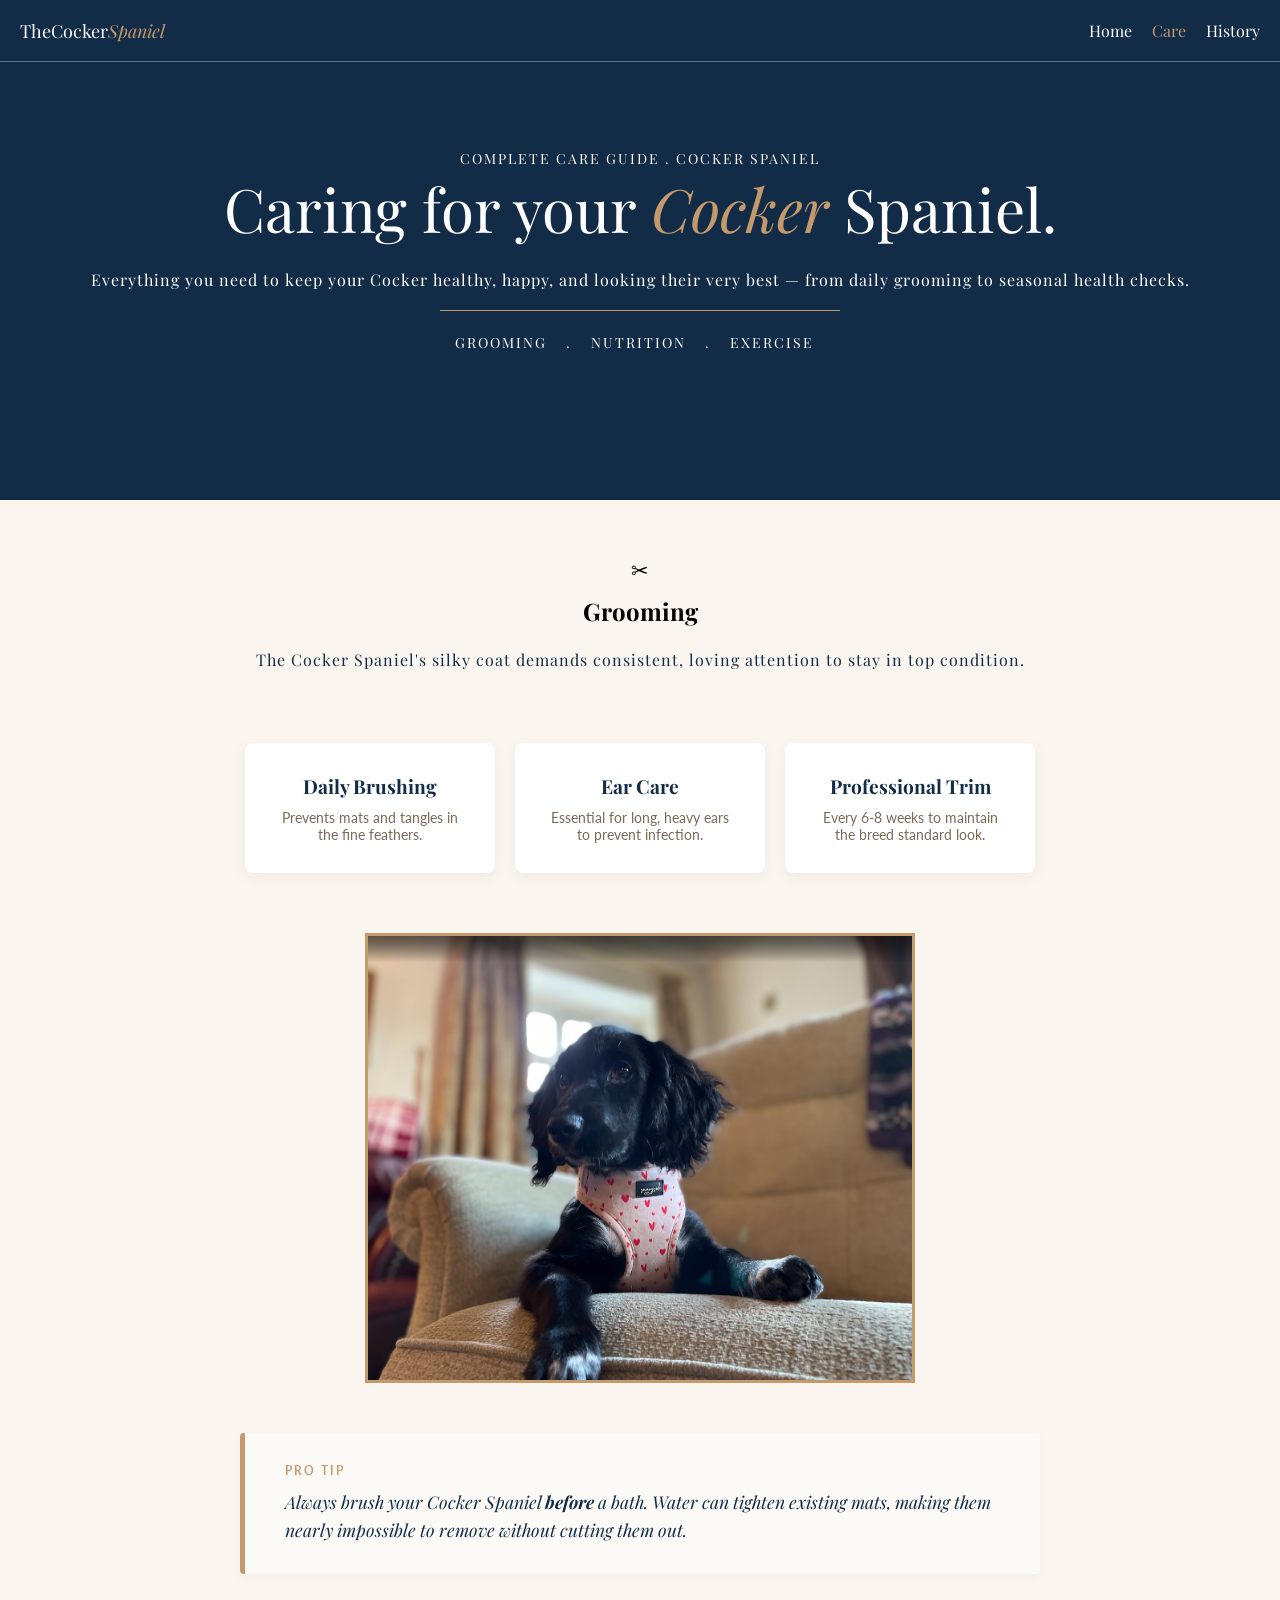
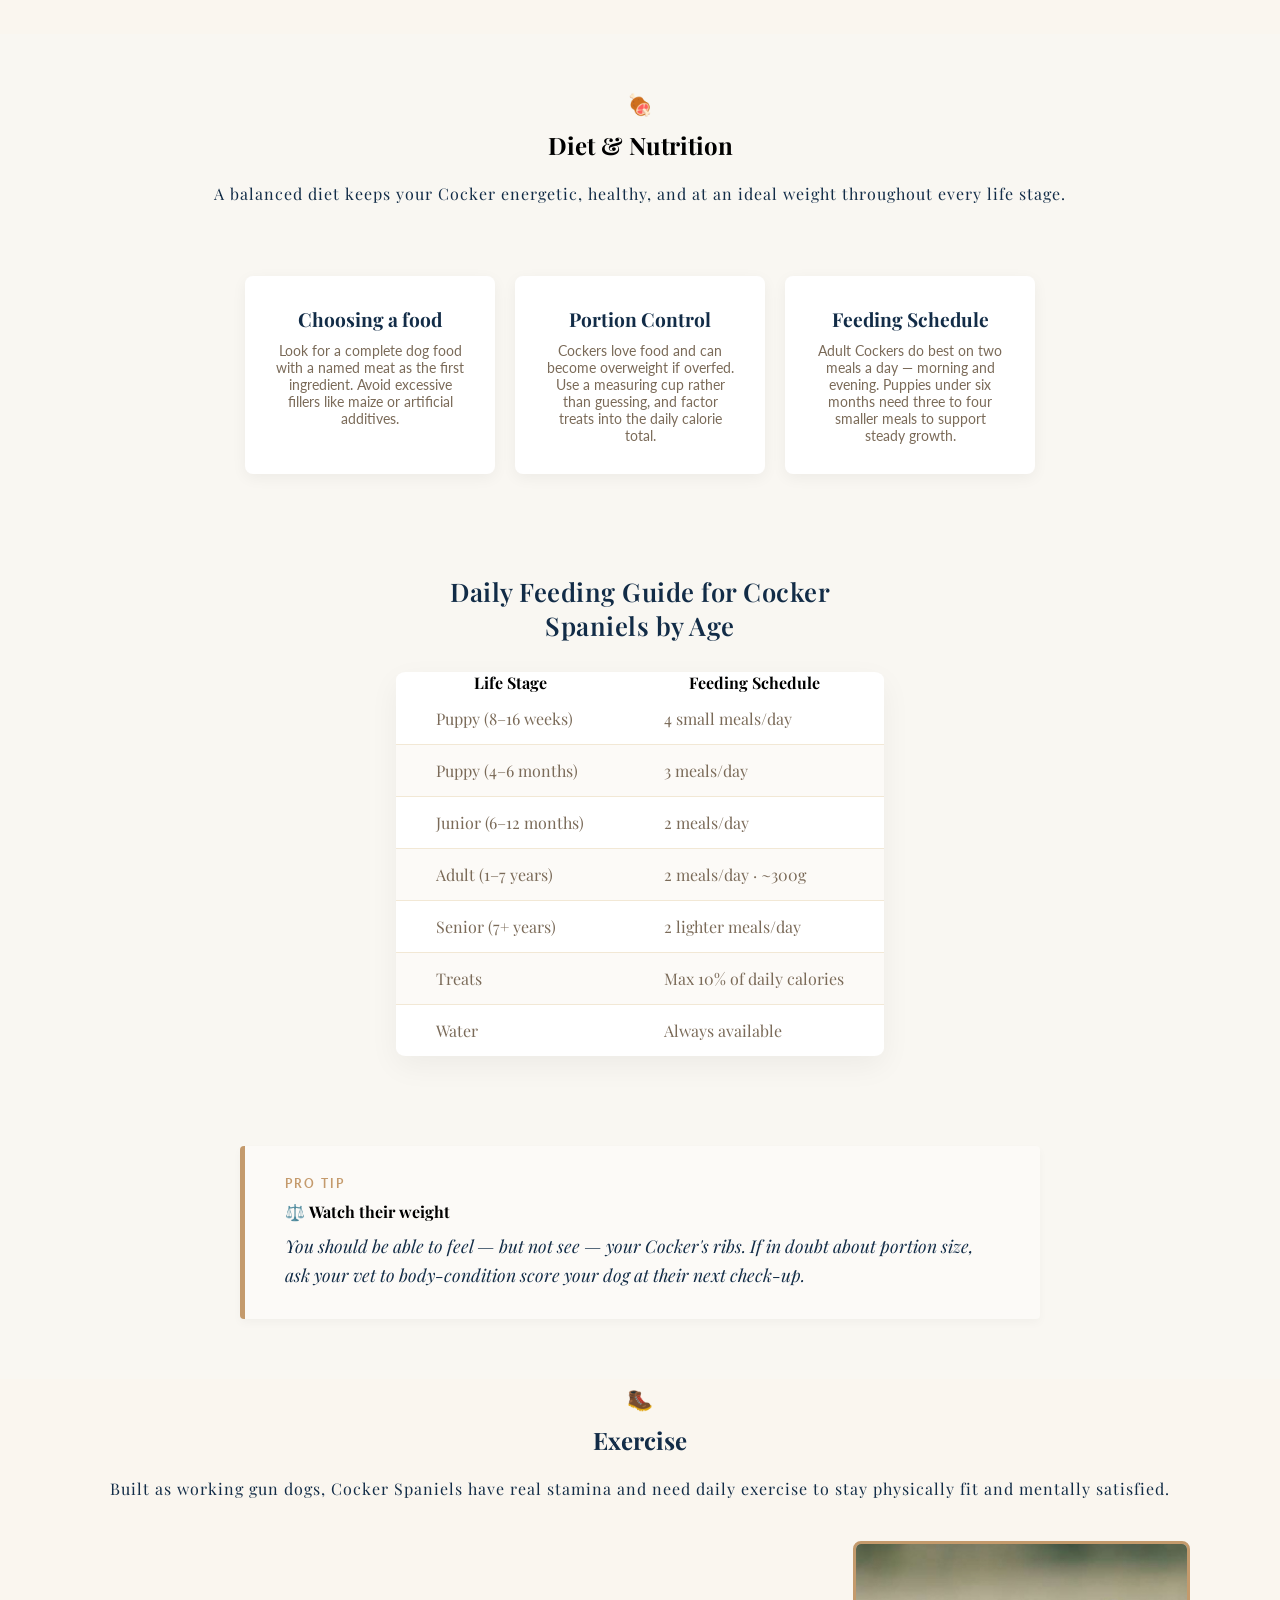
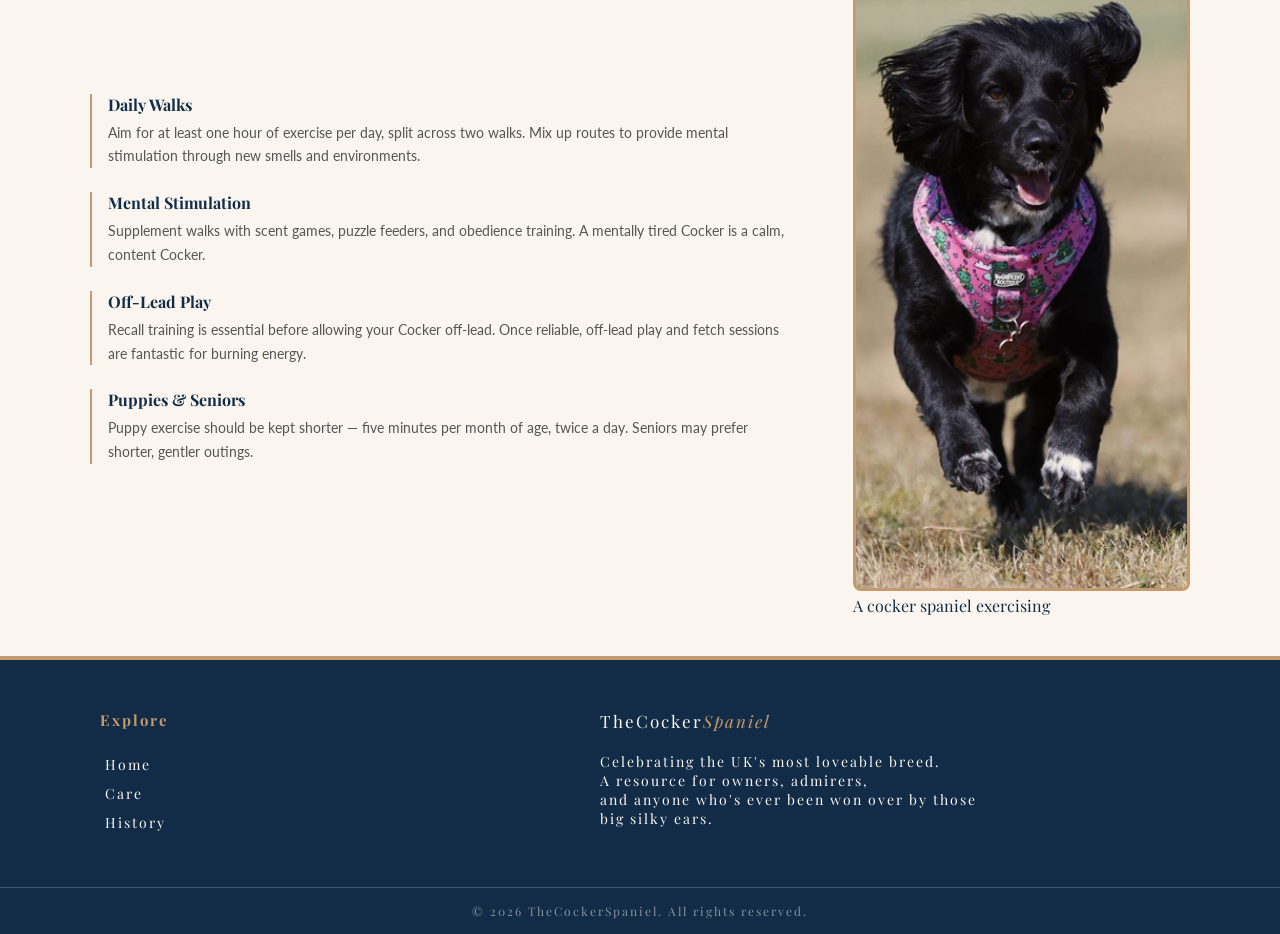
==== commit 1a9b5cfb: "removed redundant aria labels, improved semantic html across all pages, added skip link to all pages" ====
--- a/care.html
+++ b/care.html
@@ -17,7 +17,7 @@
 
 <body>
     <!-- Skip Link -->
-     <a href="#main-content" class="skip-link">Skip to main content</a>
+    <a href="#main-content" class="skip-link">Skip to main content</a>
     <!-- Nav bar -->
     <header>
         <nav id="nav-bar" aria-label="Main navigation">
@@ -33,7 +33,7 @@
     <main id="main-content">
         <section class="hero" id="hero" aria-label="Hero banner">
             <p id="mini-title">COMPLETE CARE GUIDE . COCKER SPANIEL</p>
-            <h2>Caring for your <span>Cocker</span> Spaniel.</h2>
+            <h1>Caring for your <span>Cocker</span> Spaniel.</h1>
             <br>
             <p id="hero-paragraph">Everything you need to keep your Cocker healthy, happy, and looking their very
                 best — from daily grooming
@@ -49,12 +49,12 @@
         <!-- Grooming Section -->
         <section class="article" id="grooming">
             <div>
-                <header>
+                <div class="heading">
                     <p class="padding icon">✂</p>
                     <h2 class="padding">Grooming</h2>
                     <p class="padding content">The Cocker Spaniel's silky coat demands consistent, loving attention
                         to stay in top condition.</p>
-                </header>
+                </div>
                 <div class="grid">
                     <div class="card">
                         <h3>Daily Brushing</h3>
@@ -87,12 +87,12 @@
         <!-- Nutrition Article -->
         <section class="article" id="nutrition">
             <div>
-                <header>
+                <div class="heading">
                     <p class="padding icon ">🍖</p>
                     <h2 class="padding">Diet & Nutrition</h2>
                     <p class="padding content">A balanced diet keeps your Cocker energetic, healthy, and at an ideal
                         weight throughout every life stage.</p>
-                </header>
+                </div>
                 <div class="grid">
                     <div class="card">
                         <h3>Choosing a food</h3>
@@ -168,13 +168,13 @@
         </section>
         <!-- Exercise -->
         <section id="exercise" class="article">
-            <header class="exercise-header">
+            <div class="exercise-header">
                 <div class="icon">🥾</div>
                 <h2 class="padding">Exercise</h2>
                 <p class="padding content">Built as working gun dogs, Cocker Spaniels have real stamina and need
                     daily
                     exercise to stay physically fit and mentally satisfied.</p>
-            </header>
+            </div>
 
             <div id="exercise-inner">
                 <div id="exercise-text">
--- a/assets/css/care-styles.css
+++ b/assets/css/care-styles.css
@@ -132,12 +132,12 @@
 
 }
 
-.hero h2 {
+.hero h1 {
     font-size: 60px;
     font-weight: 400;
 }
 
-.hero h2 span {
+.hero h1 span {
     font-style: italic;
     color: #c49a6c;
 }
@@ -186,7 +186,7 @@
 
 }
 
-.article header {
+.heading {
     text-align: center;
     margin-top: 50px;
 
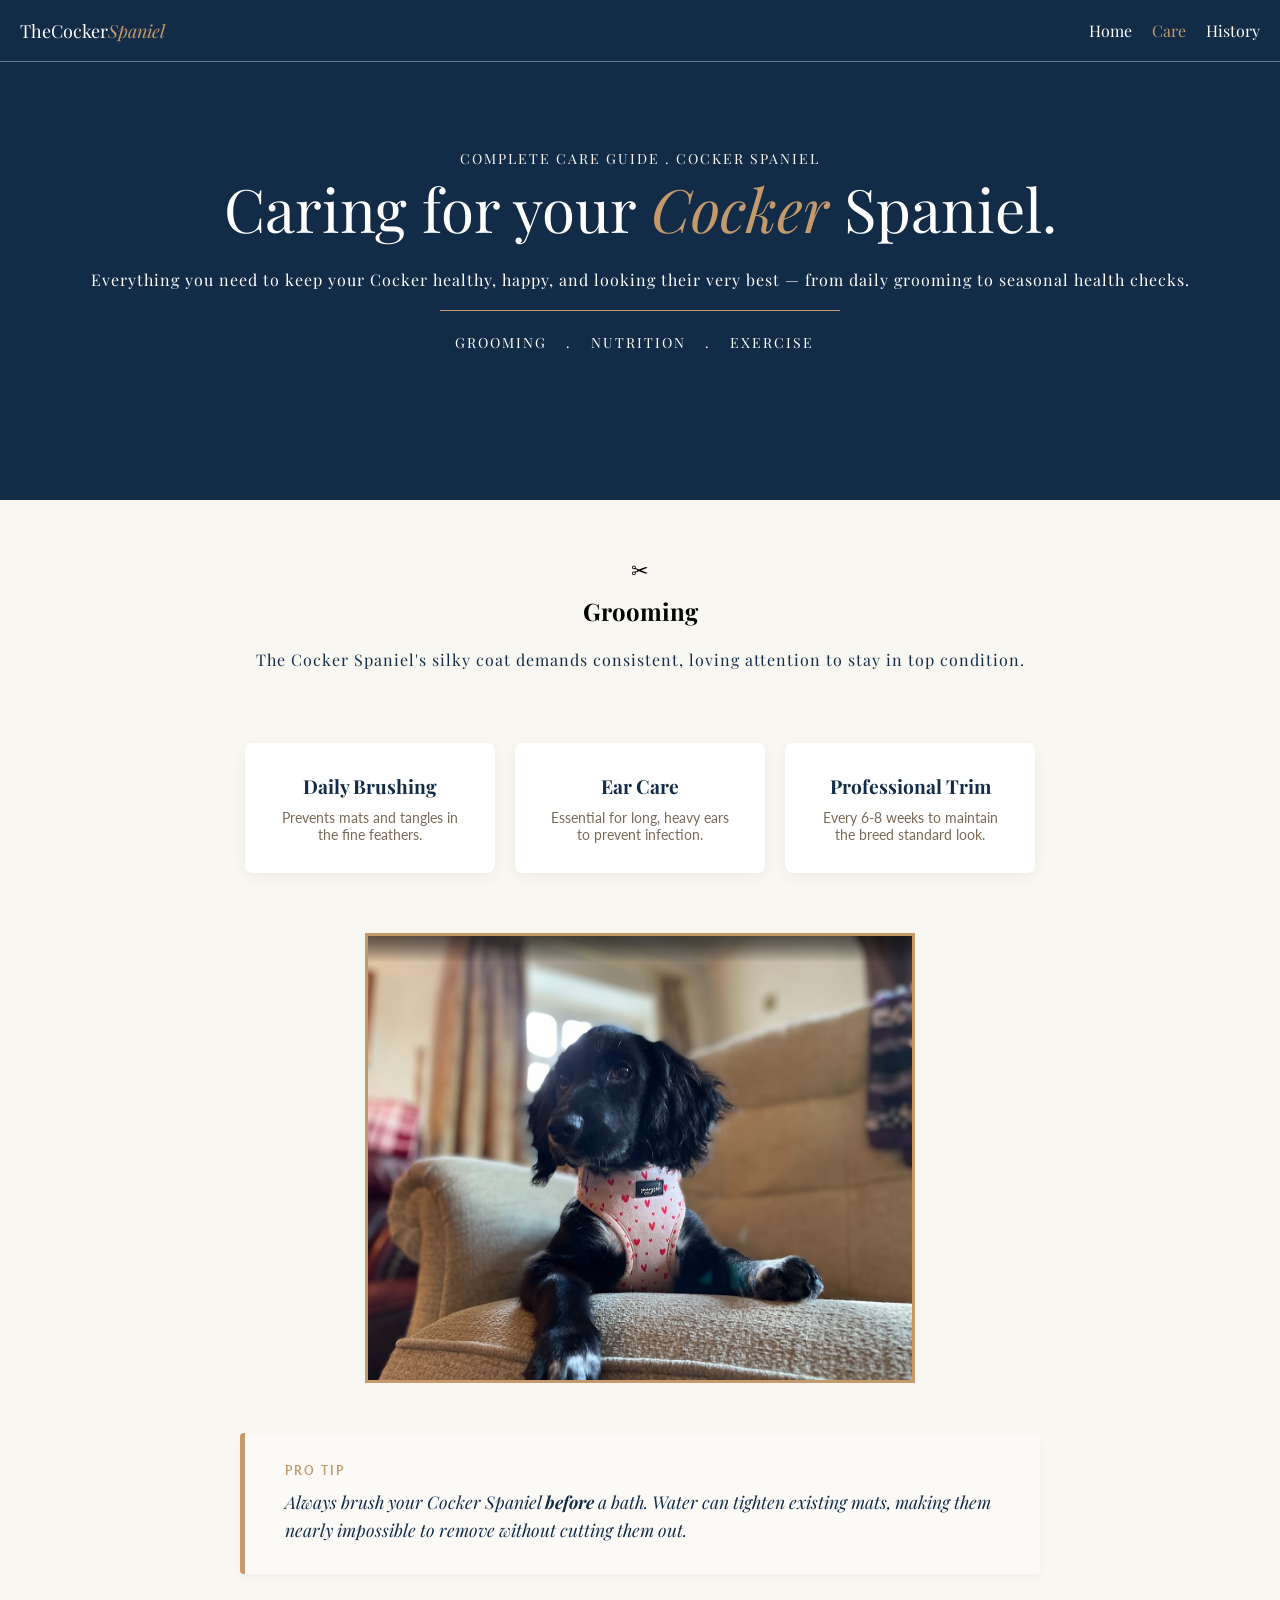
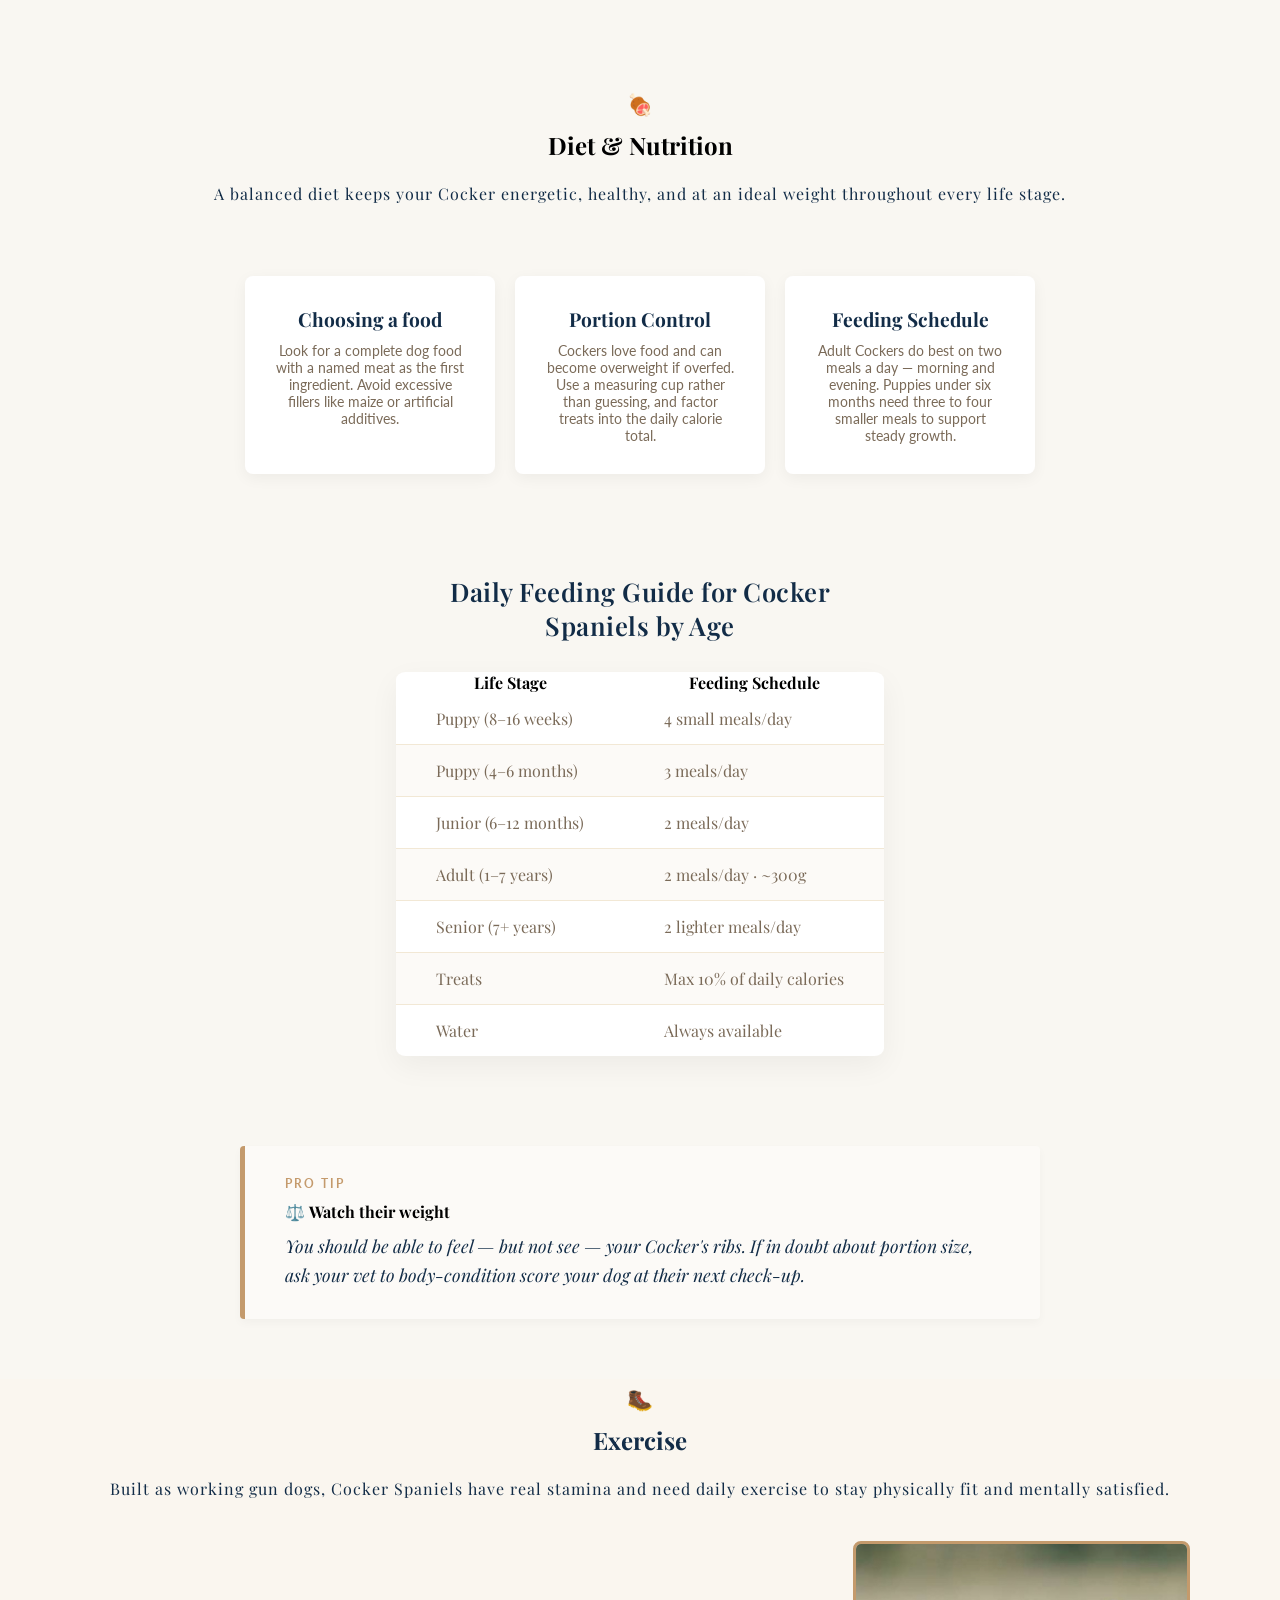
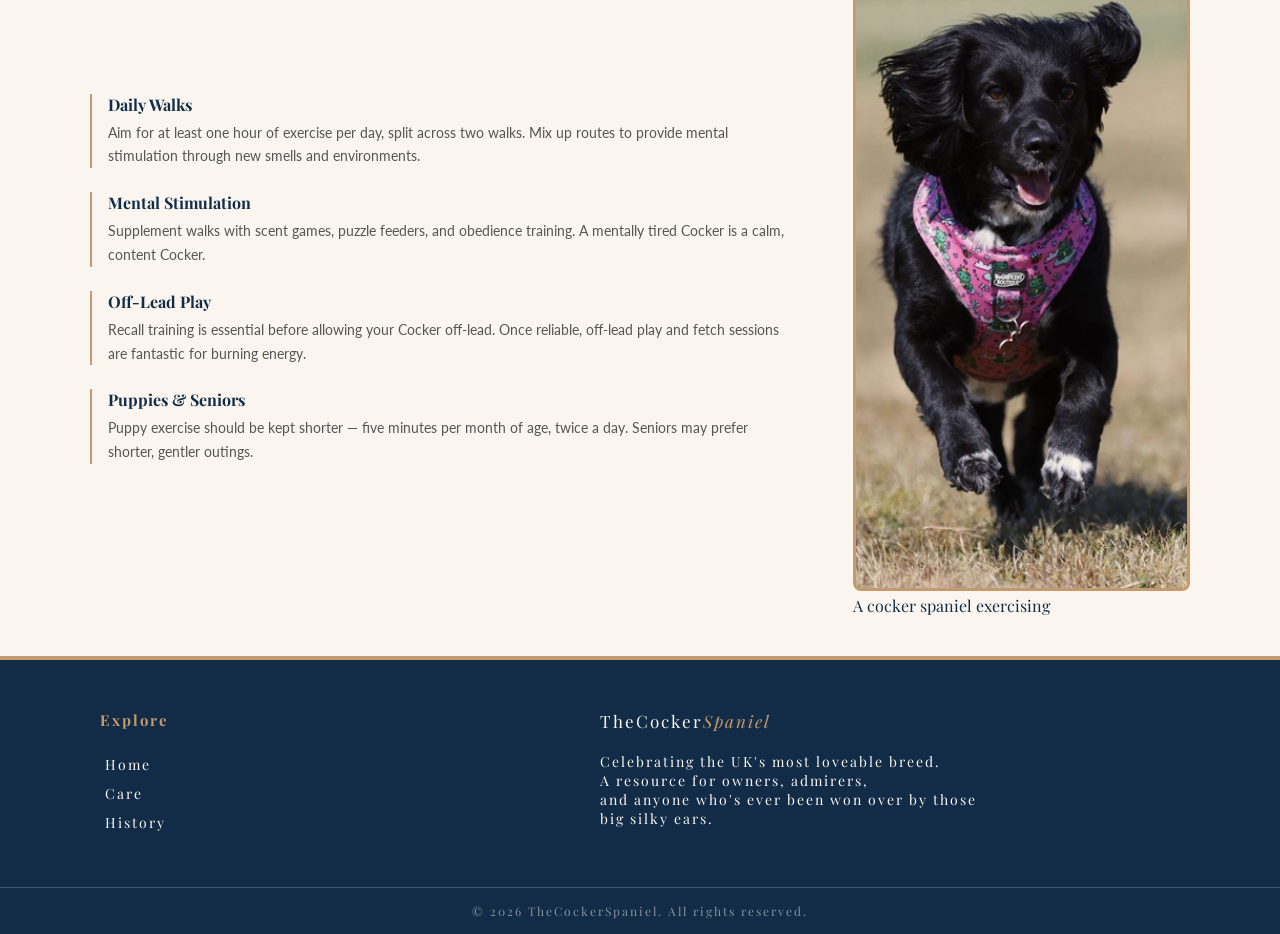
==== commit c16fc413: "fixed skip links, updated readme credits" ====
--- a/care.html
+++ b/care.html
@@ -1,5 +1,5 @@
 <!DOCTYPE html>
-<html lang="en">
+<html lang="en-US">
 
 <head>
     <meta charset="UTF-8">
@@ -30,7 +30,7 @@
         </nav>
     </header>
     <!-- Hero -->
-    <main id="main-content">
+    <main>
         <section class="hero" id="hero" aria-label="Hero banner">
             <p id="mini-title">COMPLETE CARE GUIDE . COCKER SPANIEL</p>
             <h1>Caring for your <span>Cocker</span> Spaniel.</h1>
@@ -47,8 +47,8 @@
             </nav>
         </section>
         <!-- Grooming Section -->
-        <section class="article" id="grooming">
-            <div>
+        <section class="article" >
+            <div id="main-content">
                 <div class="heading">
                     <p class="padding icon">✂</p>
                     <h2 class="padding">Grooming</h2>
--- a/assets/css/care-styles.css
+++ b/assets/css/care-styles.css
@@ -21,23 +21,29 @@
 main {
     flex: 1 1 300px
 }
+
+/* ------------------------------------------------------*/
+/* Skip Link */
 .skip-link {
     position: absolute;
     top: -100px;
-    left: 0;
-    background: #000;
+    left: 10%;
     color: #fff;
     padding: 10px;
     z-index: 100;
 }
 
+/* Credit - W3schools */
+
+.skip-link:focus {
+    top: 0;
+    z-index: 9999;
+}
+
+/* Credit - W3schools */
 
 /* ------------------------------------------------------*/
 /* Universal */
-.lato {
-    font-family: "lato", sans-serif;
-}
-
 .padding {
     padding: 10px;
 }
@@ -169,6 +175,7 @@
 a.hero-navigation {
     padding-left: 15px;
 }
+
 span.hero-navigation {
     padding-left: 15px;
 }
@@ -261,25 +268,25 @@
     margin: 0;
 }
 
-.tip-title {
-    font-style: normal;
-}
-.tip-sub-heading{
+.tip-sub-heading {
     padding-bottom: 10px;
 }
+
 /* ------------------------------------------------------*/
 /* Table */
 table {
     margin: 40px auto;
-    border-collapse: collapse; /* Credit W3Schools */
+    border-collapse: collapse;
+    /* Credit W3Schools */
     background-color: white;
     box-shadow: 0 10px 30px rgba(0, 0, 0, 0.05);
     border-radius: 2%;
     overflow: hidden;
     font-family: 'Lato', sans-serif;
 }
+
 caption {
-    font-family: 'Playfair Display', serif; 
+    font-family: 'Playfair Display', serif;
     font-size: 1.6rem;
     font-weight: 600;
     color: #122c47;
@@ -287,12 +294,6 @@
     text-align: center;
     letter-spacing: 0.5px;
 
-}
-
-#table-heading th {
-    padding: 20px;
-    font-size: 1.1rem;
-    letter-spacing: 1px;
 }
 
 td {
@@ -470,7 +471,7 @@
 
 /* Media Querys*/
 @media (max-width: 1200px) {
-    #exercise-inner{
+    #exercise-inner {
         flex-direction: column;
 
     }
@@ -524,13 +525,14 @@
     }
 
     /* Tip cards */
-    .tip-container{
+    .tip-container {
         width: 90%;
     }
 
-    .tip-content{
+    .tip-content {
         font-size: 14px;
     }
+
     /* Footer */
     footer {
         flex-direction: column;
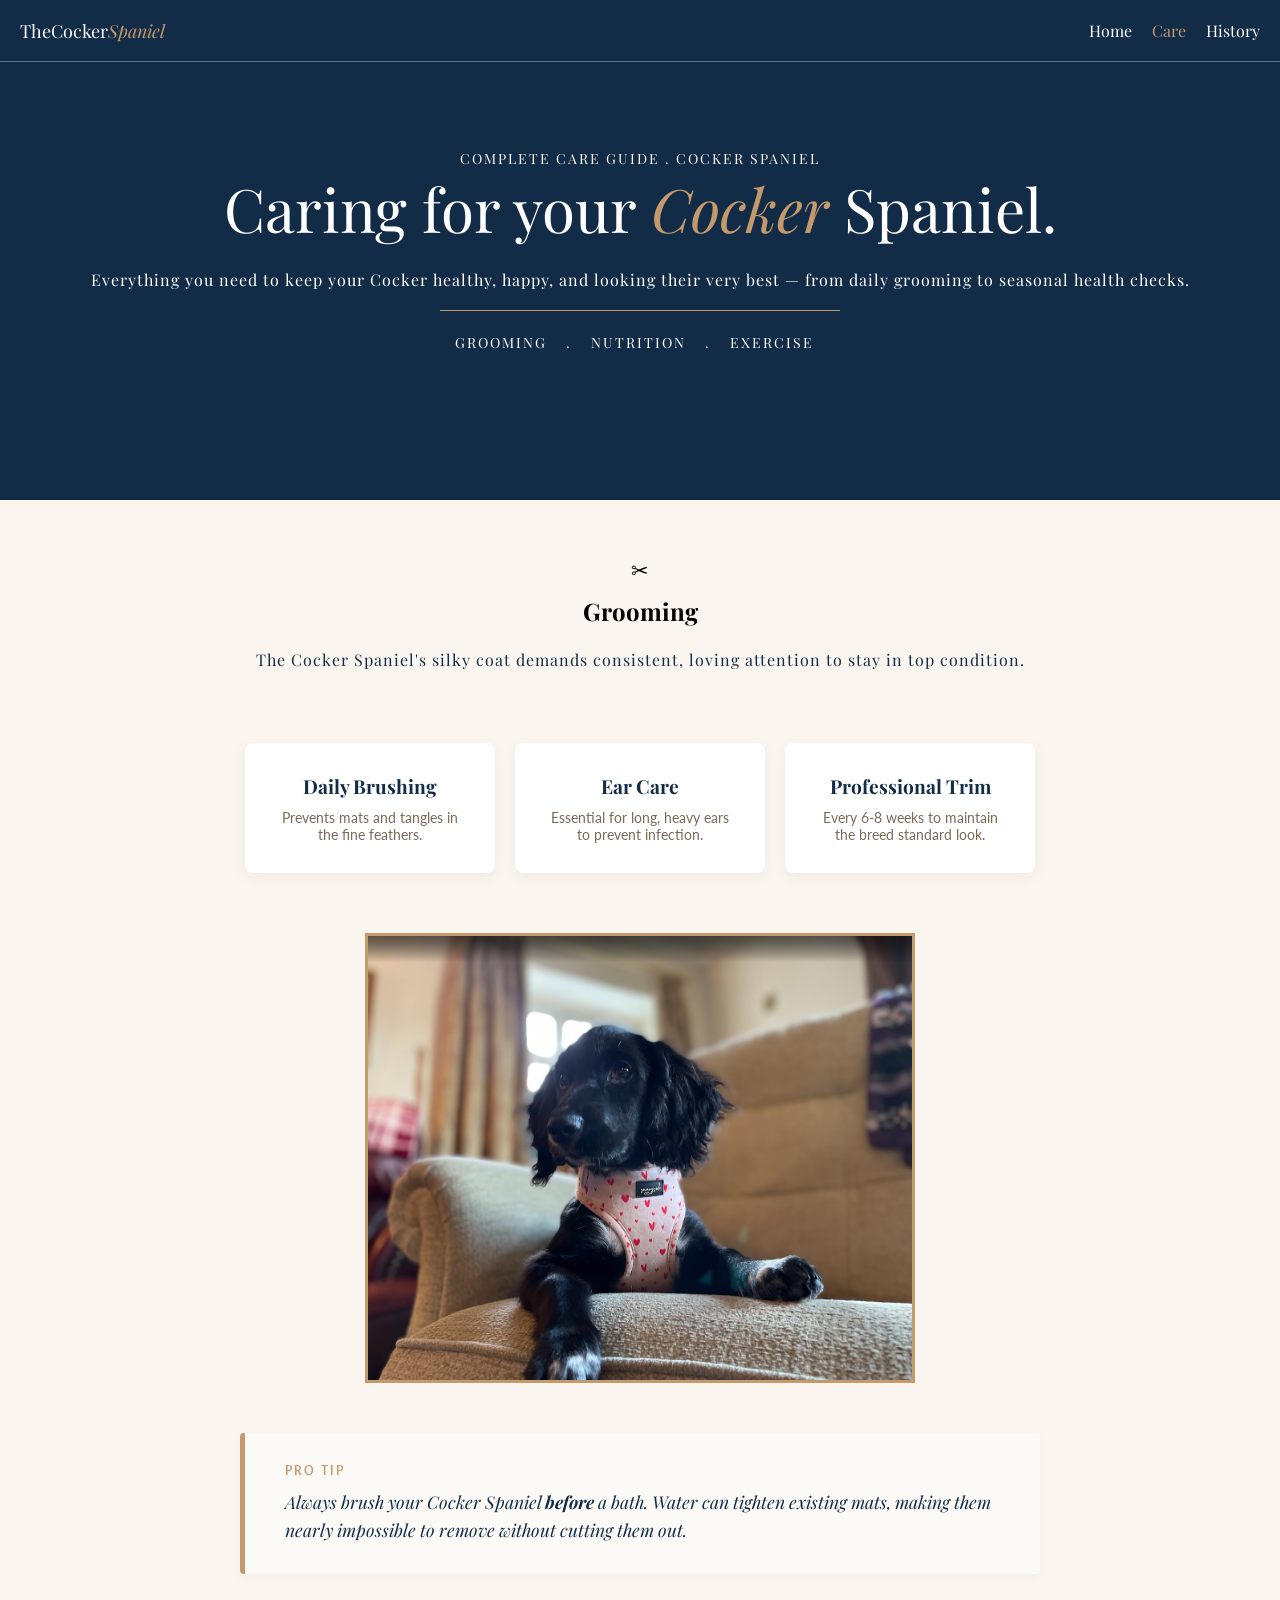
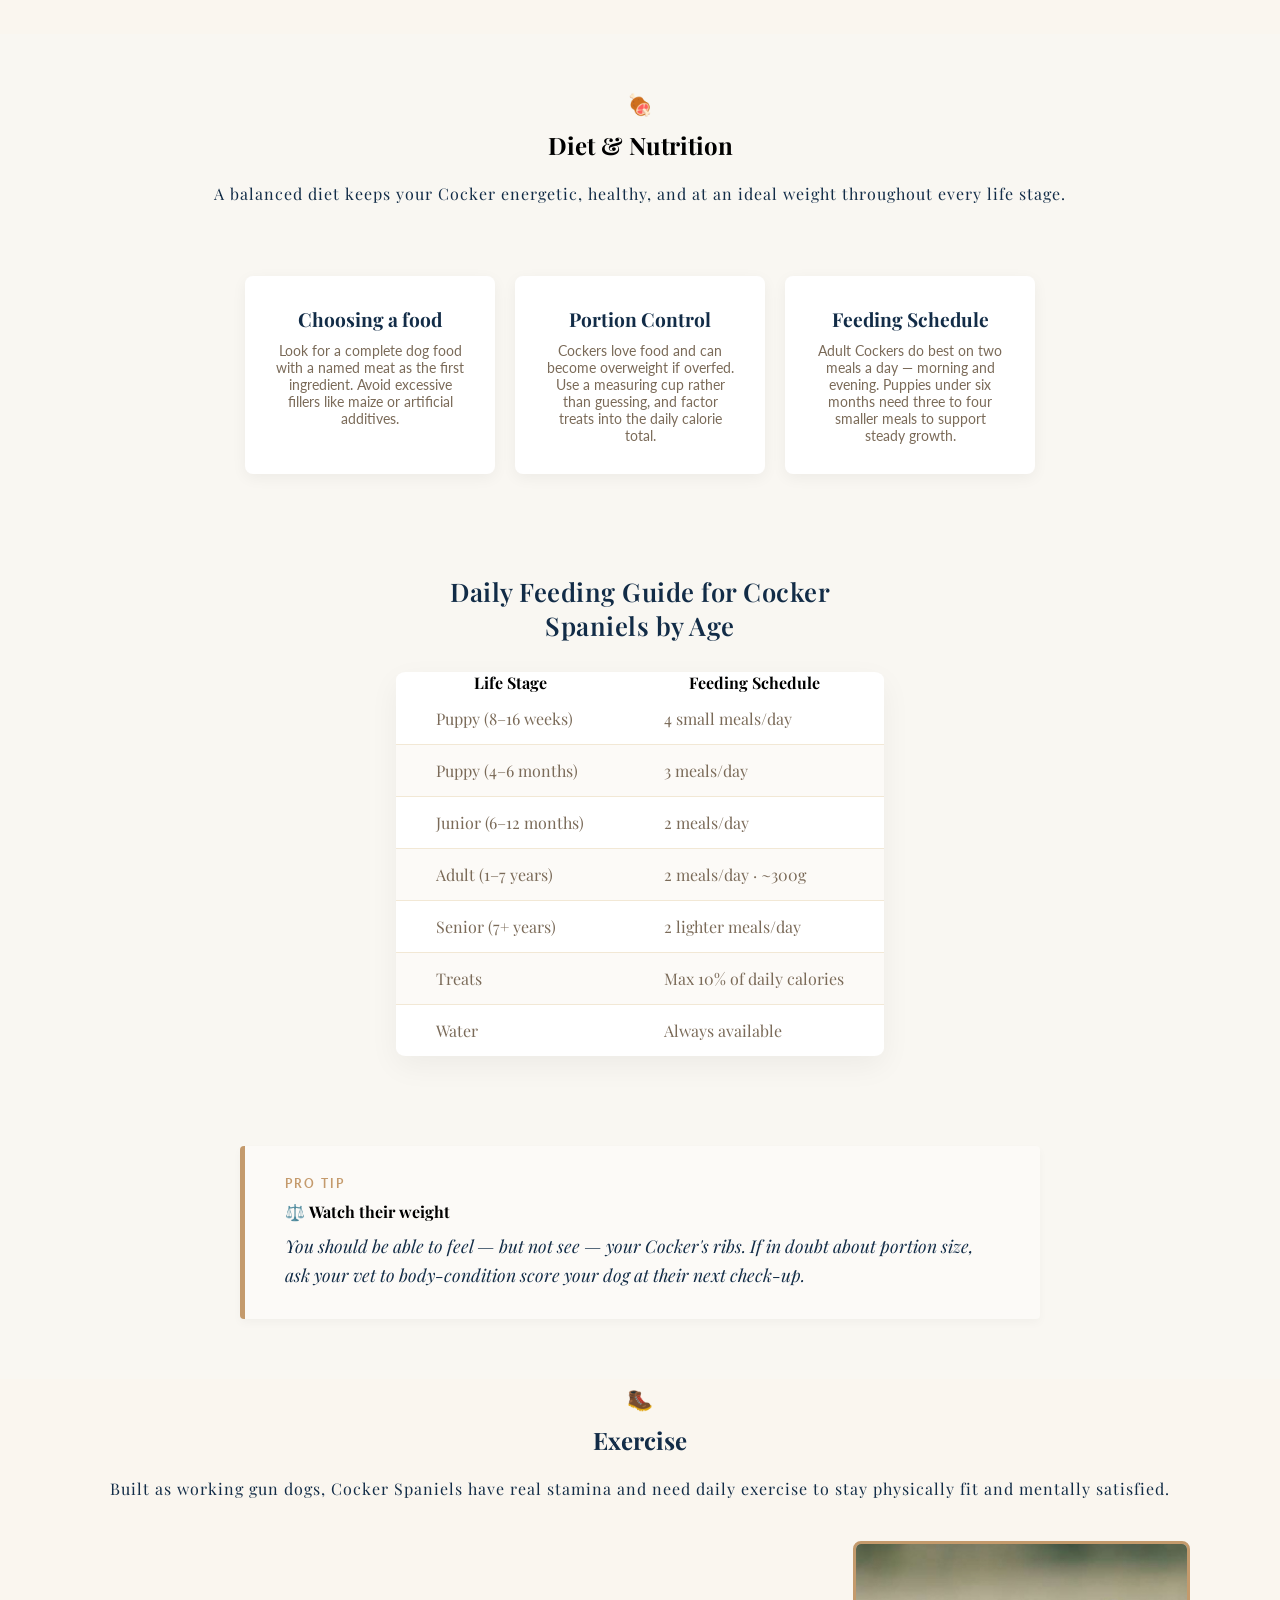
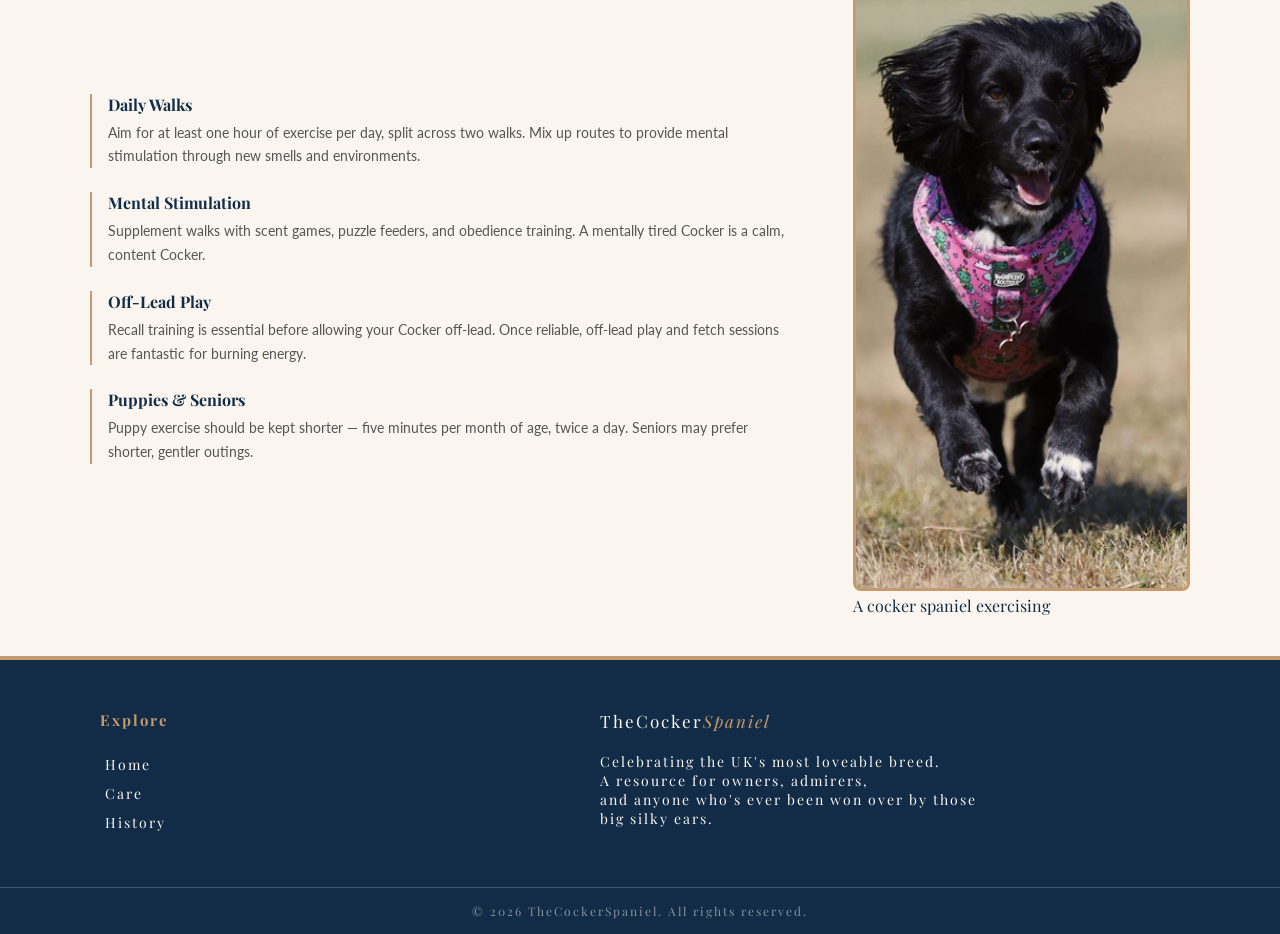
==== commit 4d068a47: "fix for grooming scroll" ====
--- a/care.html
+++ b/care.html
@@ -47,7 +47,7 @@
             </nav>
         </section>
         <!-- Grooming Section -->
-        <section class="article" >
+        <section class="article" id="grooming">
             <div id="main-content">
                 <div class="heading">
                     <p class="padding icon">✂</p>
